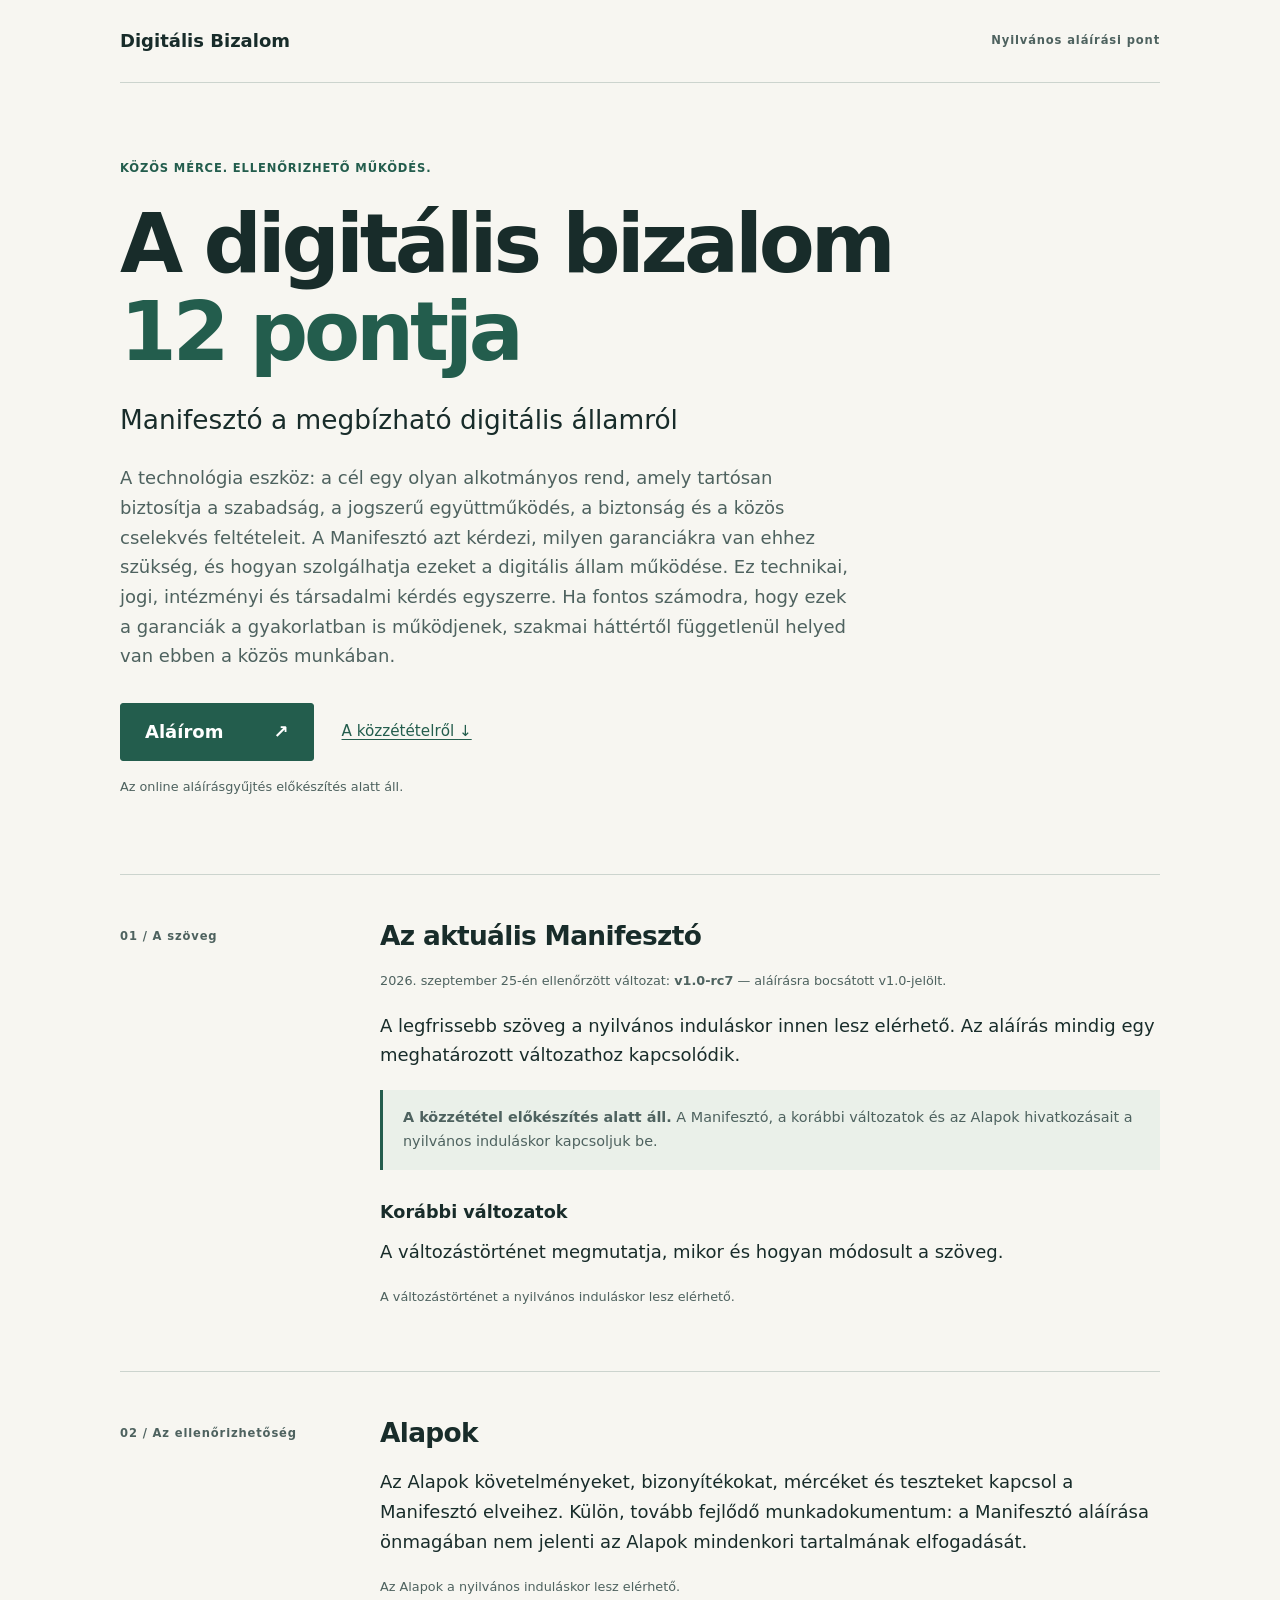
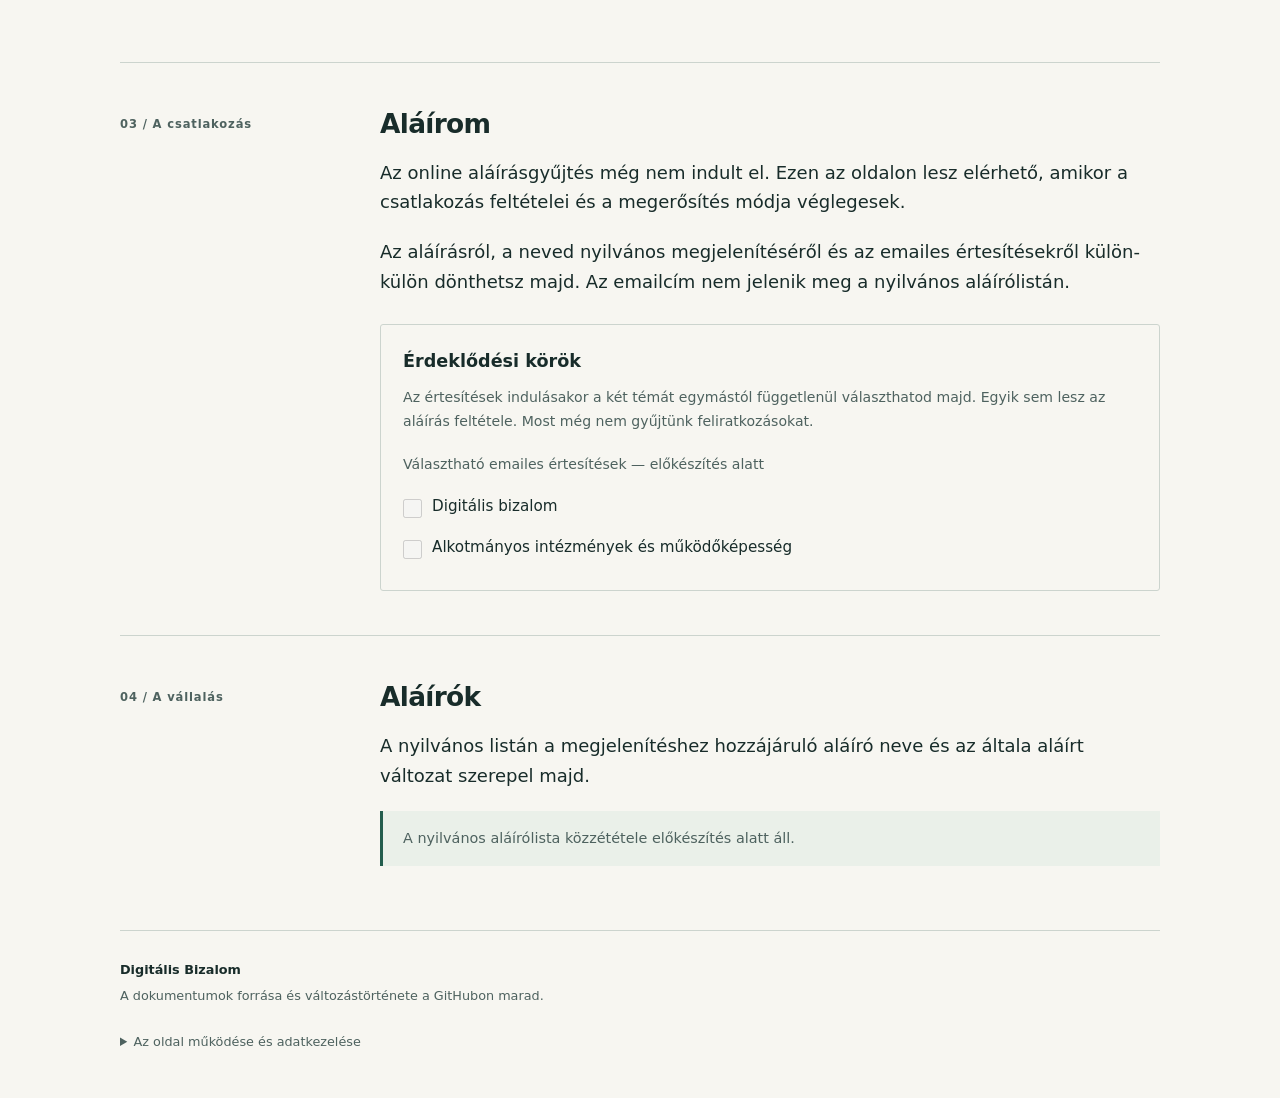
==== index.html @ a6b9ca7a "Update index.html" ====
<!doctype html>
<html lang="hu">
<head>
  <meta charset="utf-8">
  <meta name="viewport" content="width=device-width, initial-scale=1">
  <meta name="description" content="A digitális bizalom 12 pontja. Manifesztó a megbízható digitális államról: szöveg, változástörténet, Alapok és csatlakozás.">
  <meta name="referrer" content="no-referrer">
  <meta http-equiv="Content-Security-Policy" content="default-src 'none'; style-src 'self'; img-src 'self'; base-uri 'none'; form-action 'none'">
  <title>A digitális bizalom 12 pontja</title>
  <link rel="stylesheet" href="assets/style.css">
  <link rel="icon" href="assets/icon.svg" type="image/svg+xml">
</head>
<body>
  <a class="skip" href="#tartalom">Ugrás a tartalomra</a>
  <header class="masthead wrap">
    <a class="brand" href="#">Digitális Bizalom</a>
    <span class="edition">Nyilvános aláírási pont</span>
  </header>
  <main id="tartalom" class="wrap">
    <section class="hero" aria-labelledby="cim">
      <p class="eyebrow">Közös mérce. Ellenőrizhető működés.</p>
      <h1 id="cim">A digitális bizalom<br><span>12 pontja</span></h1>
      <p class="subtitle">Manifesztó a megbízható digitális államról</p>
      <p class="intro">A technológia eszköz: a cél egy olyan alkotmányos rend, amely tartósan biztosítja a szabadság, a jogszerű együttműködés, a biztonság és a közös cselekvés feltételeit. A Manifesztó azt kérdezi, milyen garanciákra van ehhez szükség, és hogyan szolgálhatja ezeket a digitális állam működése. Ez technikai, jogi, intézményi és társadalmi kérdés egyszerre. Ha fontos számodra, hogy ezek a garanciák a gyakorlatban is működjenek, szakmai háttértől függetlenül helyed van ebben a közös munkában.</p>
      <div class="actions"><a class="button" href="#csatlakozas">Aláírom <span aria-hidden="true">↗</span></a><a href="#manifeszto" class="secondary">A közzétételről <span aria-hidden="true">↓</span></a></div>
      <p class="small">Az online aláírásgyűjtés előkészítés alatt áll.</p>
    </section>

    <section id="manifeszto" class="section" aria-labelledby="szoveg-cim">
      <div class="section-label">01 / A szöveg</div>
      <div>
        <h2 id="szoveg-cim">Az aktuális Manifesztó</h2>
        <p class="small">2026. szeptember 25-én ellenőrzött változat: <strong>v1.0-rc7</strong> — aláírásra bocsátott v1.0-jelölt.</p>
        <p>A legfrissebb szöveg a nyilvános induláskor innen lesz elérhető. Az aláírás mindig egy meghatározott változathoz kapcsolódik.</p>
        <p class="notice"><strong>A közzététel előkészítés alatt áll.</strong> A Manifesztó, a korábbi változatok és az Alapok hivatkozásait a nyilvános induláskor kapcsoljuk be.</p>
        <h3>Korábbi változatok</h3>
        <p>A változástörténet megmutatja, mikor és hogyan módosult a szöveg.</p>
        <p class="small">A változástörténet a nyilvános induláskor lesz elérhető.</p>
      </div>
    </section>

    <section id="alapok" class="section" aria-labelledby="alapok-cim">
      <div class="section-label">02 / Az ellenőrizhetőség</div>
      <div>
        <h2 id="alapok-cim">Alapok</h2>
        <p>Az Alapok követelményeket, bizonyítékokat, mércéket és teszteket kapcsol a Manifesztó elveihez. Külön, tovább fejlődő munkadokumentum: a Manifesztó aláírása önmagában nem jelenti az Alapok mindenkori tartalmának elfogadását.</p>
        <p class="small">Az Alapok a nyilvános induláskor lesz elérhető.</p>
      </div>
    </section>

    <section id="csatlakozas" class="section" aria-labelledby="csatlakozas-cim">
      <div class="section-label">03 / A csatlakozás</div>
      <div>
        <h2 id="csatlakozas-cim">Aláírom</h2>
        <p>Az online aláírásgyűjtés még nem indult el. Ezen az oldalon lesz elérhető, amikor a csatlakozás feltételei és a megerősítés módja véglegesek.</p>
        <p>Az aláírásról, a neved nyilvános megjelenítéséről és az emailes értesítésekről külön-külön dönthetsz majd. Az emailcím nem jelenik meg a nyilvános aláírólistán.</p>

        <div class="interest-box">
          <h3>Érdeklődési körök</h3>
          <p id="interest-note">Az értesítések indulásakor a két témát egymástól függetlenül választhatod majd. Egyik sem lesz az aláírás feltétele. Most még nem gyűjtünk feliratkozásokat.</p>
          <fieldset disabled aria-describedby="interest-note">
            <legend>Választható emailes értesítések — előkészítés alatt</legend>
            <label><input type="checkbox" name="digitalis_bizalom_updates" value="yes"> <span>Digitális bizalom</span></label>
            <label><input type="checkbox" name="constitutional_institutions_updates" value="yes"> <span>Alkotmányos intézmények és működőképesség</span></label>
          </fieldset>
        </div>
      </div>
    </section>

    <section id="alairok" class="section" aria-labelledby="alairok-cim">
      <div class="section-label">04 / A vállalás</div>
      <div>
        <h2 id="alairok-cim">Aláírók</h2>
        <p>A nyilvános listán a megjelenítéshez hozzájáruló aláíró neve és az általa aláírt változat szerepel majd.</p>
        <!-- SIGNATORIES:START -->
        <p class="notice">A nyilvános aláírólista közzététele előkészítés alatt áll.</p>
        <!-- SIGNATORIES:END -->
      </div>
    </section>
  </main>
  <footer class="wrap footer">
    <p>Digitális Bizalom</p>
    <p>A dokumentumok forrása és változástörténete a GitHubon marad.</p>
    <details><summary>Az oldal működése és adatkezelése</summary><p>Ez a statikus oldal nem használ analitikát, követőkódot, sütit vagy böngészőbeli adattárolást, és nem fogad aláírást vagy emailcímet. A tárhelyszolgáltató a működéshez és biztonsághoz kapcsolódó technikai adatokat kezelhet. GitHub Pages tárhely esetén a GitHub a látogatók IP-címét biztonsági célból naplózza. Részletek: <a href="https://docs.github.com/en/site-policy/privacy-policies/github-general-privacy-statement">GitHub adatkezelési tájékoztató</a>.</p><p>Az aláírásgyűjtés indulásakor az adatkezelő, a kapcsolattartás, a megőrzés és a hozzájárulások visszavonásának részletei külön tájékoztatóban jelennek meg.</p></details>
  </footer>
</body>
</html>
---- assets/style.css ----
:root{color-scheme:light;--paper:#f7f6f1;--ink:#182c2a;--muted:#4e625f;--accent:#235d4d;--line:#ccd4ce;--wash:#eaf0e9}
*{box-sizing:border-box}html{scroll-behavior:auto;scroll-padding-top:1rem}body{margin:0;background:var(--paper);color:var(--ink);font:18px/1.65 system-ui,-apple-system,BlinkMacSystemFont,"Segoe UI",sans-serif}a{color:var(--accent);text-underline-offset:.22em;text-decoration-thickness:1px}a:hover{text-decoration-thickness:2px}a:focus-visible,summary:focus-visible{outline:3px solid #966325;outline-offset:6px}.wrap{width:min(1040px,calc(100% - 64px));margin-inline:auto}.masthead{display:flex;justify-content:space-between;gap:1rem;align-items:center;padding-block:26px;border-bottom:1px solid var(--line)}.brand{text-decoration:none;font-weight:750;color:var(--ink)}.edition,.eyebrow,.section-label{font-size:.72rem;letter-spacing:.075em;font-weight:650}.edition,.section-label{color:var(--muted)}.hero{padding:76px 0 64px;max-width:850px}.eyebrow{color:var(--accent);margin:0 0 22px;text-transform:uppercase}h1{font-size:clamp(2.7rem,6.7vw,5.1rem);font-weight:650;line-height:1.08;letter-spacing:-.05em;margin:0 0 25px}h1 span{color:var(--accent)}.subtitle{font-family:inherit;font-size:clamp(1.25rem,2.8vw,1.65rem);line-height:1.45;margin:0 0 24px}.intro{max-width:735px;color:var(--muted);margin:0}.actions{display:flex;align-items:center;flex-wrap:wrap;gap:20px 28px;margin-top:32px}.button{display:inline-flex;justify-content:space-between;align-items:center;gap:50px;background:var(--accent);color:white;border:1px solid var(--accent);padding:13px 24px;min-height:52px;font-weight:650;text-decoration:none;border-radius:3px}.button:hover{background:var(--ink)}.secondary{font-size:.95rem}.small{font-size:.8rem;color:var(--muted);margin-top:15px}.section{display:grid;grid-template-columns:225px minmax(0,1fr);gap:35px;padding-block:44px;border-top:1px solid var(--line)}.section-label{padding-top:8px}.section p{margin:0 0 20px}h2{font-size:1.65rem;letter-spacing:-.025em;line-height:1.25;margin:0 0 18px;font-weight:650}h3{font-size:1.1rem;margin:28px 0 10px}.text-link{font-weight:650}.notice{padding:16px 20px;background:var(--wash);border-left:3px solid var(--accent);font-size:.9rem;color:var(--muted)}.interest-box{border:1px solid var(--line);border-radius:3px;padding:22px;margin-top:28px}.interest-box h3{margin-top:0}.interest-box p,legend{font-size:.88rem;color:var(--muted)}fieldset{border:0;padding:0;margin:0}legend{padding:0 0 10px}label{display:flex;align-items:flex-start;gap:10px;padding:8px 0;font-size:.95rem}input[type=checkbox]{flex-shrink:0;width:19px;height:19px;margin:5px 0 0;accent-color:var(--accent)}table{border-collapse:collapse;width:100%;font-size:.95rem}th,td{text-align:left;padding:12px 10px;border-bottom:1px solid var(--line);overflow-wrap:anywhere}caption{text-align:left;font-size:.85rem;color:var(--muted);margin-bottom:12px}.footer{border-top:1px solid var(--line);padding-block:28px 40px;color:var(--muted);font-size:.8rem}.footer>p{margin:0 0 5px}.footer>p:first-child{color:var(--ink);font-weight:650}details{margin-top:18px;max-width:760px}summary{cursor:pointer;padding-block:6px}.skip{position:absolute;top:0;left:24px;padding:12px;background:var(--ink);color:white;transform:translateY(-150%)}.skip:focus{transform:translateY(0)}
@media(max-width:650px){body{font-size:17px}.wrap{width:calc(100% - 40px)}.masthead{padding-block:20px}.edition{display:none}.hero{padding:48px 0 40px}.section{grid-template-columns:1fr;gap:16px;padding-block:32px}.section-label{padding:0}.interest-box{padding:18px}.button{gap:34px}.actions{gap:18px}.secondary{padding-block:8px}}
@media print{body{background:white;color:black;font-size:11pt}.wrap{width:100%}.hero{padding-block:20px}.section{padding-block:20px;break-inside:avoid}.skip,.actions,fieldset{display:none}.footer{padding-bottom:0}a{color:black}.notice{background:white}}
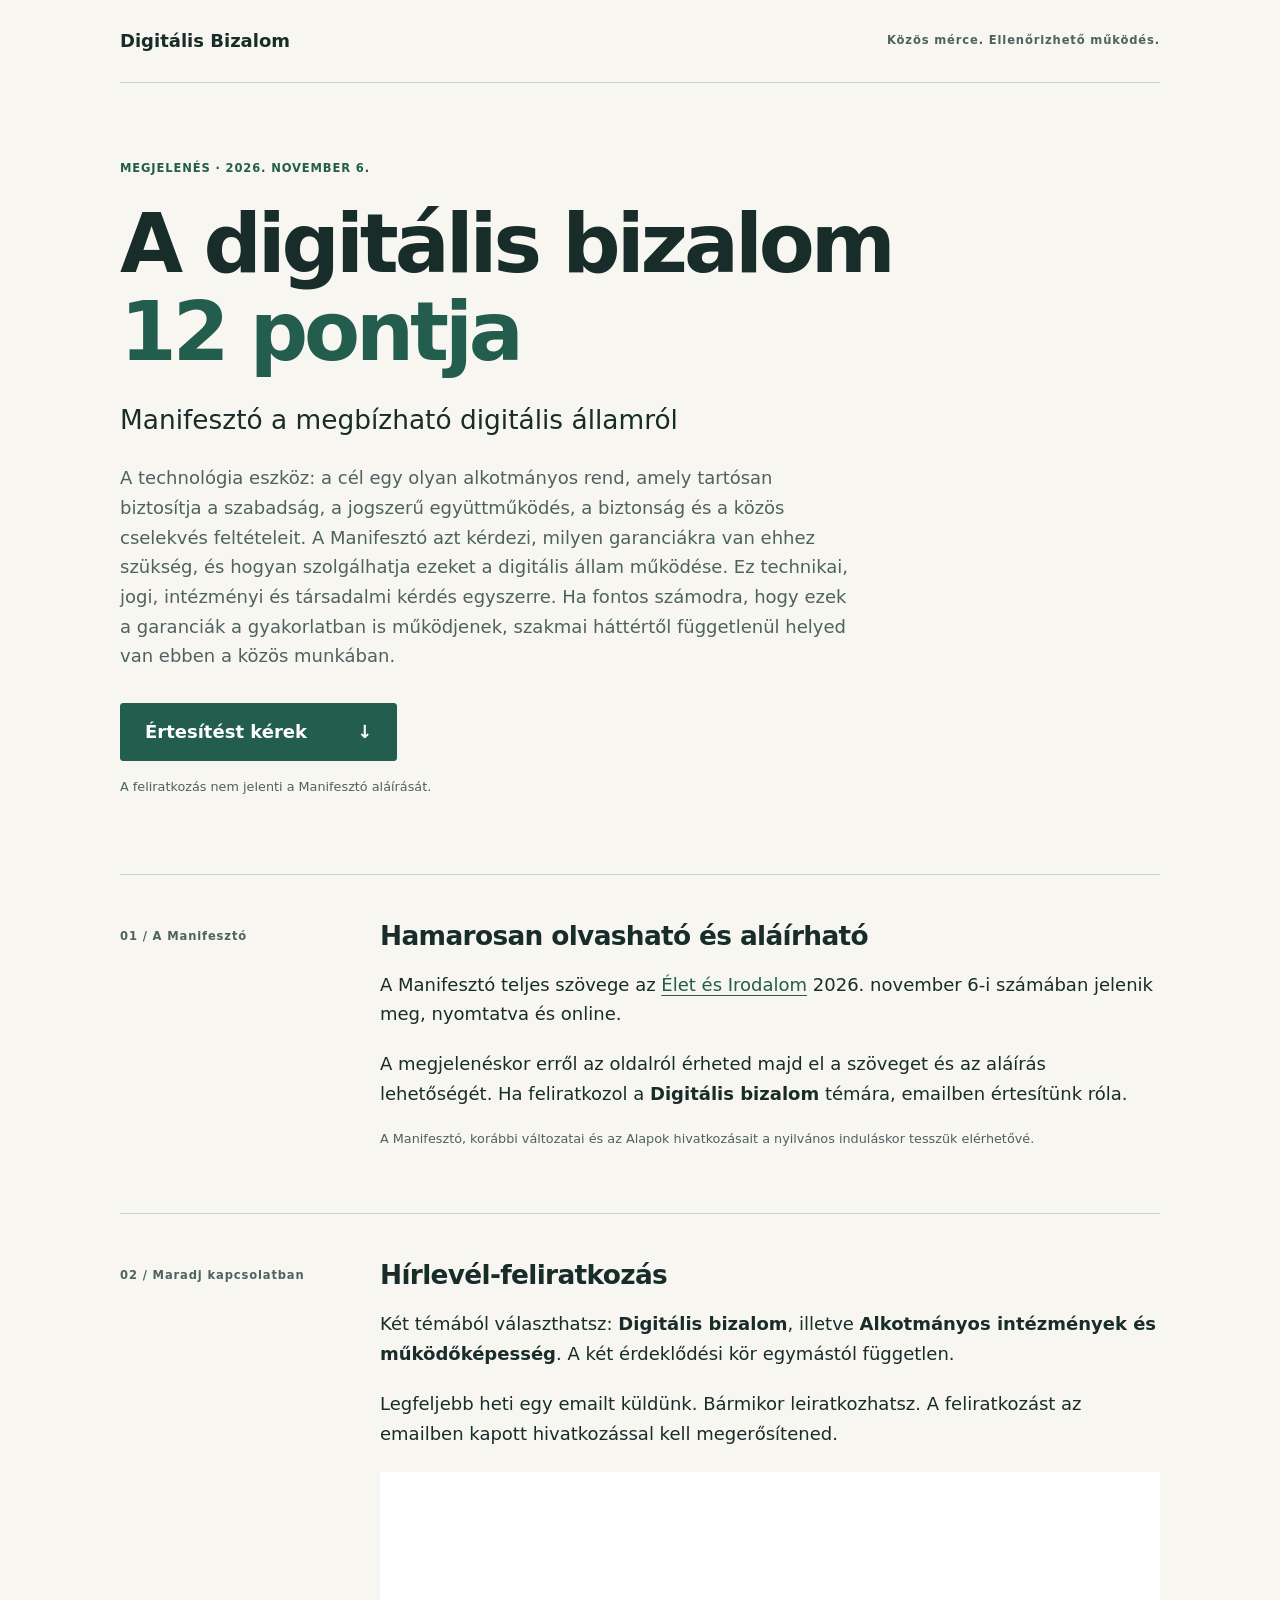
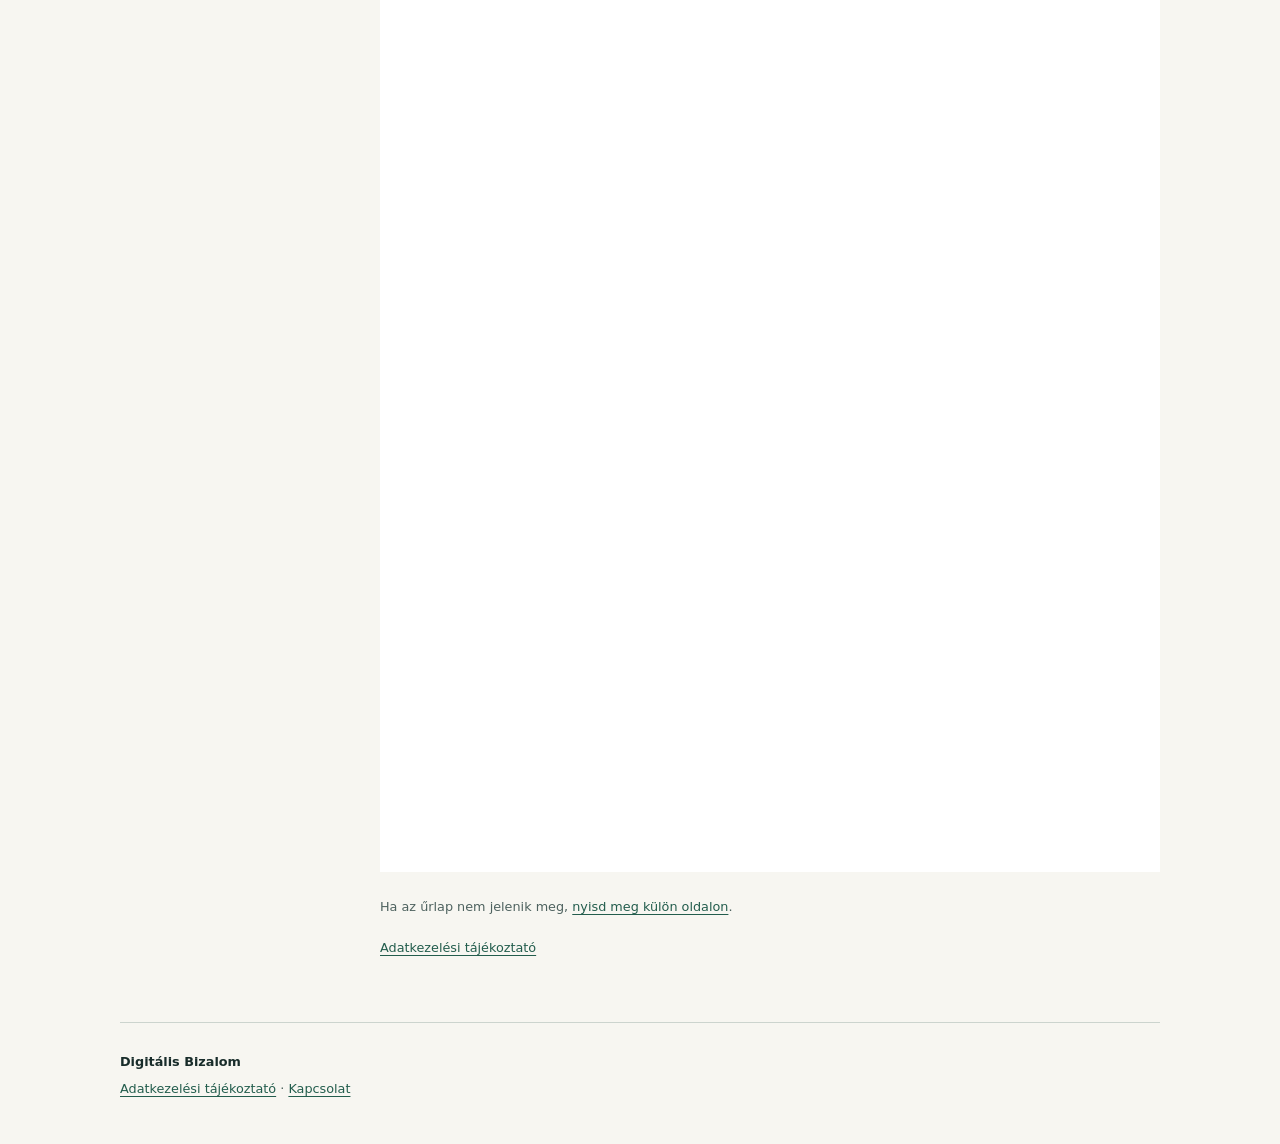
==== commit 316a3d32: "Új feliratkozós oldal" ====
--- a/index.html
+++ b/index.html
@@ -1,87 +1,9 @@
 <!doctype html>
-<html lang="hu">
-<head>
-  <meta charset="utf-8">
-  <meta name="viewport" content="width=device-width, initial-scale=1">
-  <meta name="description" content="A digitális bizalom 12 pontja. Manifesztó a megbízható digitális államról: szöveg, változástörténet, Alapok és csatlakozás.">
-  <meta name="referrer" content="no-referrer">
-  <meta http-equiv="Content-Security-Policy" content="default-src 'none'; style-src 'self'; img-src 'self'; base-uri 'none'; form-action 'none'">
-  <title>A digitális bizalom 12 pontja</title>
-  <link rel="stylesheet" href="assets/style.css">
-  <link rel="icon" href="assets/icon.svg" type="image/svg+xml">
-</head>
-<body>
-  <a class="skip" href="#tartalom">Ugrás a tartalomra</a>
-  <header class="masthead wrap">
-    <a class="brand" href="#">Digitális Bizalom</a>
-    <span class="edition">Nyilvános aláírási pont</span>
-  </header>
-  <main id="tartalom" class="wrap">
-    <section class="hero" aria-labelledby="cim">
-      <p class="eyebrow">Közös mérce. Ellenőrizhető működés.</p>
-      <h1 id="cim">A digitális bizalom<br><span>12 pontja</span></h1>
-      <p class="subtitle">Manifesztó a megbízható digitális államról</p>
-      <p class="intro">A technológia eszköz: a cél egy olyan alkotmányos rend, amely tartósan biztosítja a szabadság, a jogszerű együttműködés, a biztonság és a közös cselekvés feltételeit. A Manifesztó azt kérdezi, milyen garanciákra van ehhez szükség, és hogyan szolgálhatja ezeket a digitális állam működése. Ez technikai, jogi, intézményi és társadalmi kérdés egyszerre. Ha fontos számodra, hogy ezek a garanciák a gyakorlatban is működjenek, szakmai háttértől függetlenül helyed van ebben a közös munkában.</p>
-      <div class="actions"><a class="button" href="#csatlakozas">Aláírom <span aria-hidden="true">↗</span></a><a href="#manifeszto" class="secondary">A közzétételről <span aria-hidden="true">↓</span></a></div>
-      <p class="small">Az online aláírásgyűjtés előkészítés alatt áll.</p>
-    </section>
-
-    <section id="manifeszto" class="section" aria-labelledby="szoveg-cim">
-      <div class="section-label">01 / A szöveg</div>
-      <div>
-        <h2 id="szoveg-cim">Az aktuális Manifesztó</h2>
-        <p class="small">2026. szeptember 25-én ellenőrzött változat: <strong>v1.0-rc7</strong> — aláírásra bocsátott v1.0-jelölt.</p>
-        <p>A legfrissebb szöveg a nyilvános induláskor innen lesz elérhető. Az aláírás mindig egy meghatározott változathoz kapcsolódik.</p>
-        <p class="notice"><strong>A közzététel előkészítés alatt áll.</strong> A Manifesztó, a korábbi változatok és az Alapok hivatkozásait a nyilvános induláskor kapcsoljuk be.</p>
-        <h3>Korábbi változatok</h3>
-        <p>A változástörténet megmutatja, mikor és hogyan módosult a szöveg.</p>
-        <p class="small">A változástörténet a nyilvános induláskor lesz elérhető.</p>
-      </div>
-    </section>
-
-    <section id="alapok" class="section" aria-labelledby="alapok-cim">
-      <div class="section-label">02 / Az ellenőrizhetőség</div>
-      <div>
-        <h2 id="alapok-cim">Alapok</h2>
-        <p>Az Alapok követelményeket, bizonyítékokat, mércéket és teszteket kapcsol a Manifesztó elveihez. Külön, tovább fejlődő munkadokumentum: a Manifesztó aláírása önmagában nem jelenti az Alapok mindenkori tartalmának elfogadását.</p>
-        <p class="small">Az Alapok a nyilvános induláskor lesz elérhető.</p>
-      </div>
-    </section>
-
-    <section id="csatlakozas" class="section" aria-labelledby="csatlakozas-cim">
-      <div class="section-label">03 / A csatlakozás</div>
-      <div>
-        <h2 id="csatlakozas-cim">Aláírom</h2>
-        <p>Az online aláírásgyűjtés még nem indult el. Ezen az oldalon lesz elérhető, amikor a csatlakozás feltételei és a megerősítés módja véglegesek.</p>
-        <p>Az aláírásról, a neved nyilvános megjelenítéséről és az emailes értesítésekről külön-külön dönthetsz majd. Az emailcím nem jelenik meg a nyilvános aláírólistán.</p>
-
-        <div class="interest-box">
-          <h3>Érdeklődési körök</h3>
-          <p id="interest-note">Az értesítések indulásakor a két témát egymástól függetlenül választhatod majd. Egyik sem lesz az aláírás feltétele. Most még nem gyűjtünk feliratkozásokat.</p>
-          <fieldset disabled aria-describedby="interest-note">
-            <legend>Választható emailes értesítések — előkészítés alatt</legend>
-            <label><input type="checkbox" name="digitalis_bizalom_updates" value="yes"> <span>Digitális bizalom</span></label>
-            <label><input type="checkbox" name="constitutional_institutions_updates" value="yes"> <span>Alkotmányos intézmények és működőképesség</span></label>
-          </fieldset>
-        </div>
-      </div>
-    </section>
-
-    <section id="alairok" class="section" aria-labelledby="alairok-cim">
-      <div class="section-label">04 / A vállalás</div>
-      <div>
-        <h2 id="alairok-cim">Aláírók</h2>
-        <p>A nyilvános listán a megjelenítéshez hozzájáruló aláíró neve és az általa aláírt változat szerepel majd.</p>
-        <!-- SIGNATORIES:START -->
-        <p class="notice">A nyilvános aláírólista közzététele előkészítés alatt áll.</p>
-        <!-- SIGNATORIES:END -->
-      </div>
-    </section>
-  </main>
-  <footer class="wrap footer">
-    <p>Digitális Bizalom</p>
-    <p>A dokumentumok forrása és változástörténete a GitHubon marad.</p>
-    <details><summary>Az oldal működése és adatkezelése</summary><p>Ez a statikus oldal nem használ analitikát, követőkódot, sütit vagy böngészőbeli adattárolást, és nem fogad aláírást vagy emailcímet. A tárhelyszolgáltató a működéshez és biztonsághoz kapcsolódó technikai adatokat kezelhet. GitHub Pages tárhely esetén a GitHub a látogatók IP-címét biztonsági célból naplózza. Részletek: <a href="https://docs.github.com/en/site-policy/privacy-policies/github-general-privacy-statement">GitHub adatkezelési tájékoztató</a>.</p><p>Az aláírásgyűjtés indulásakor az adatkezelő, a kapcsolattartás, a megőrzés és a hozzájárulások visszavonásának részletei külön tájékoztatóban jelennek meg.</p></details>
-  </footer>
-</body>
-</html>
+<html lang="hu"><head><meta charset="utf-8"><meta name="viewport" content="width=device-width, initial-scale=1">
+<title>A digitális bizalom 12 pontja</title><meta name="description" content="Manifesztó a megbízható digitális államról. Megjelenés: 2026. november 6. Feliratkozás hírekre és a megjelenési értesítésre.">
+<meta name="referrer" content="no-referrer"><meta http-equiv="Content-Security-Policy" content="default-src 'none'; style-src 'self'; img-src 'self'; frame-src https://0edb92d4.sibforms.com; base-uri 'none'; form-action 'none'">
+<link rel="stylesheet" href="assets/style.css"><link rel="icon" href="assets/icon.svg" type="image/svg+xml"></head>
+<body><a class="skip" href="#tartalom">Ugrás a tartalomra</a><header class="masthead wrap"><a class="brand" href="./">Digitális Bizalom</a><span class="edition">Közös mérce. Ellenőrizhető működés.</span></header>
+<main id="tartalom" class="wrap"><section class="hero" aria-labelledby="cim"><p class="eyebrow">Megjelenés · 2026. november 6.</p><h1 id="cim">A digitális bizalom<br><span>12 pontja</span></h1><p class="subtitle">Manifesztó a megbízható digitális államról</p><p class="intro">A technológia eszköz: a cél egy olyan alkotmányos rend, amely tartósan biztosítja a szabadság, a jogszerű együttműködés, a biztonság és a közös cselekvés feltételeit. A Manifesztó azt kérdezi, milyen garanciákra van ehhez szükség, és hogyan szolgálhatja ezeket a digitális állam működése. Ez technikai, jogi, intézményi és társadalmi kérdés egyszerre. Ha fontos számodra, hogy ezek a garanciák a gyakorlatban is működjenek, szakmai háttértől függetlenül helyed van ebben a közös munkában.</p><div class="actions"><a class="button" href="#hirlevel">Értesítést kérek <span aria-hidden="true">↓</span></a></div><p class="small">A feliratkozás nem jelenti a Manifesztó aláírását.</p></section>
+<section class="section" aria-labelledby="megjelenes"><div class="section-label">01 / A Manifesztó</div><div><h2 id="megjelenes">Hamarosan olvasható és aláírható</h2><p>A Manifesztó teljes szövege az <a href="https://www.es.hu/">Élet és Irodalom</a> 2026. november 6-i számában jelenik meg, nyomtatva és online.</p><p>A megjelenéskor erről az oldalról érheted majd el a szöveget és az aláírás lehetőségét. Ha feliratkozol a <strong>Digitális bizalom</strong> témára, emailben értesítünk róla.</p><p class="small">A Manifesztó, korábbi változatai és az Alapok hivatkozásait a nyilvános induláskor tesszük elérhetővé.</p></div></section>
+<section id="hirlevel" class="section" aria-labelledby="hirlevel-cim"><div class="section-label">02 / Maradj kapcsolatban</div><div><h2 id="hirlevel-cim">Hírlevél-feliratkozás</h2><p>Két témából választhatsz: <strong>Digitális bizalom</strong>, illetve <strong>Alkotmányos intézmények és működőképesség</strong>. A két érdeklődési kör egymástól független.</p><p>Legfeljebb heti egy emailt küldünk. Bármikor leiratkozhatsz. A feliratkozást az emailben kapott hivatkozással kell megerősítened.</p><iframe class="signup-frame" width="540" height="1000" src="https://0edb92d4.sibforms.com/v2/serve/[base64]" title="Feliratkozás a Digitális Bizalom hírleveleire" referrerpolicy="no-referrer"></iframe><p class="small">Ha az űrlap nem jelenik meg, <a href="https://0edb92d4.sibforms.com/v2/serve/[base64]" target="_blank" rel="noopener noreferrer">nyisd meg külön oldalon</a>.</p><p class="small"><a href="adatkezeles/">Adatkezelési tájékoztató</a></p></div></section></main><footer class="wrap footer"><p>Digitális Bizalom</p><p><a href="adatkezeles/">Adatkezelési tájékoztató</a> · <a href="mailto:digitalis-bizalom@alkotmany.org">Kapcsolat</a></p></footer></body></html>
--- a/assets/style.css
+++ b/assets/style.css
@@ -2,3 +2,5 @@
 *{box-sizing:border-box}html{scroll-behavior:auto;scroll-padding-top:1rem}body{margin:0;background:var(--paper);color:var(--ink);font:18px/1.65 system-ui,-apple-system,BlinkMacSystemFont,"Segoe UI",sans-serif}a{color:var(--accent);text-underline-offset:.22em;text-decoration-thickness:1px}a:hover{text-decoration-thickness:2px}a:focus-visible,summary:focus-visible{outline:3px solid #966325;outline-offset:6px}.wrap{width:min(1040px,calc(100% - 64px));margin-inline:auto}.masthead{display:flex;justify-content:space-between;gap:1rem;align-items:center;padding-block:26px;border-bottom:1px solid var(--line)}.brand{text-decoration:none;font-weight:750;color:var(--ink)}.edition,.eyebrow,.section-label{font-size:.72rem;letter-spacing:.075em;font-weight:650}.edition,.section-label{color:var(--muted)}.hero{padding:76px 0 64px;max-width:850px}.eyebrow{color:var(--accent);margin:0 0 22px;text-transform:uppercase}h1{font-size:clamp(2.7rem,6.7vw,5.1rem);font-weight:650;line-height:1.08;letter-spacing:-.05em;margin:0 0 25px}h1 span{color:var(--accent)}.subtitle{font-family:inherit;font-size:clamp(1.25rem,2.8vw,1.65rem);line-height:1.45;margin:0 0 24px}.intro{max-width:735px;color:var(--muted);margin:0}.actions{display:flex;align-items:center;flex-wrap:wrap;gap:20px 28px;margin-top:32px}.button{display:inline-flex;justify-content:space-between;align-items:center;gap:50px;background:var(--accent);color:white;border:1px solid var(--accent);padding:13px 24px;min-height:52px;font-weight:650;text-decoration:none;border-radius:3px}.button:hover{background:var(--ink)}.secondary{font-size:.95rem}.small{font-size:.8rem;color:var(--muted);margin-top:15px}.section{display:grid;grid-template-columns:225px minmax(0,1fr);gap:35px;padding-block:44px;border-top:1px solid var(--line)}.section-label{padding-top:8px}.section p{margin:0 0 20px}h2{font-size:1.65rem;letter-spacing:-.025em;line-height:1.25;margin:0 0 18px;font-weight:650}h3{font-size:1.1rem;margin:28px 0 10px}.text-link{font-weight:650}.notice{padding:16px 20px;background:var(--wash);border-left:3px solid var(--accent);font-size:.9rem;color:var(--muted)}.interest-box{border:1px solid var(--line);border-radius:3px;padding:22px;margin-top:28px}.interest-box h3{margin-top:0}.interest-box p,legend{font-size:.88rem;color:var(--muted)}fieldset{border:0;padding:0;margin:0}legend{padding:0 0 10px}label{display:flex;align-items:flex-start;gap:10px;padding:8px 0;font-size:.95rem}input[type=checkbox]{flex-shrink:0;width:19px;height:19px;margin:5px 0 0;accent-color:var(--accent)}table{border-collapse:collapse;width:100%;font-size:.95rem}th,td{text-align:left;padding:12px 10px;border-bottom:1px solid var(--line);overflow-wrap:anywhere}caption{text-align:left;font-size:.85rem;color:var(--muted);margin-bottom:12px}.footer{border-top:1px solid var(--line);padding-block:28px 40px;color:var(--muted);font-size:.8rem}.footer>p{margin:0 0 5px}.footer>p:first-child{color:var(--ink);font-weight:650}details{margin-top:18px;max-width:760px}summary{cursor:pointer;padding-block:6px}.skip{position:absolute;top:0;left:24px;padding:12px;background:var(--ink);color:white;transform:translateY(-150%)}.skip:focus{transform:translateY(0)}
 @media(max-width:650px){body{font-size:17px}.wrap{width:calc(100% - 40px)}.masthead{padding-block:20px}.edition{display:none}.hero{padding:48px 0 40px}.section{grid-template-columns:1fr;gap:16px;padding-block:32px}.section-label{padding:0}.interest-box{padding:18px}.button{gap:34px}.actions{gap:18px}.secondary{padding-block:8px}}
 @media print{body{background:white;color:black;font-size:11pt}.wrap{width:100%}.hero{padding-block:20px}.section{padding-block:20px;break-inside:avoid}.skip,.actions,fieldset{display:none}.footer{padding-bottom:0}a{color:black}.notice{background:white}}
+
+.signup-frame{display:block;width:100%;max-width:100%;height:1000px;border:0;background:white;margin:24px auto}.legal{max-width:780px;padding:56px 0}.legal h1{font-size:clamp(2rem,5vw,3.3rem)}.legal h2{margin-top:40px}.legal p{overflow-wrap:anywhere}@media(max-width:650px){.signup-frame{height:1200px}.legal{padding:36px 0}}
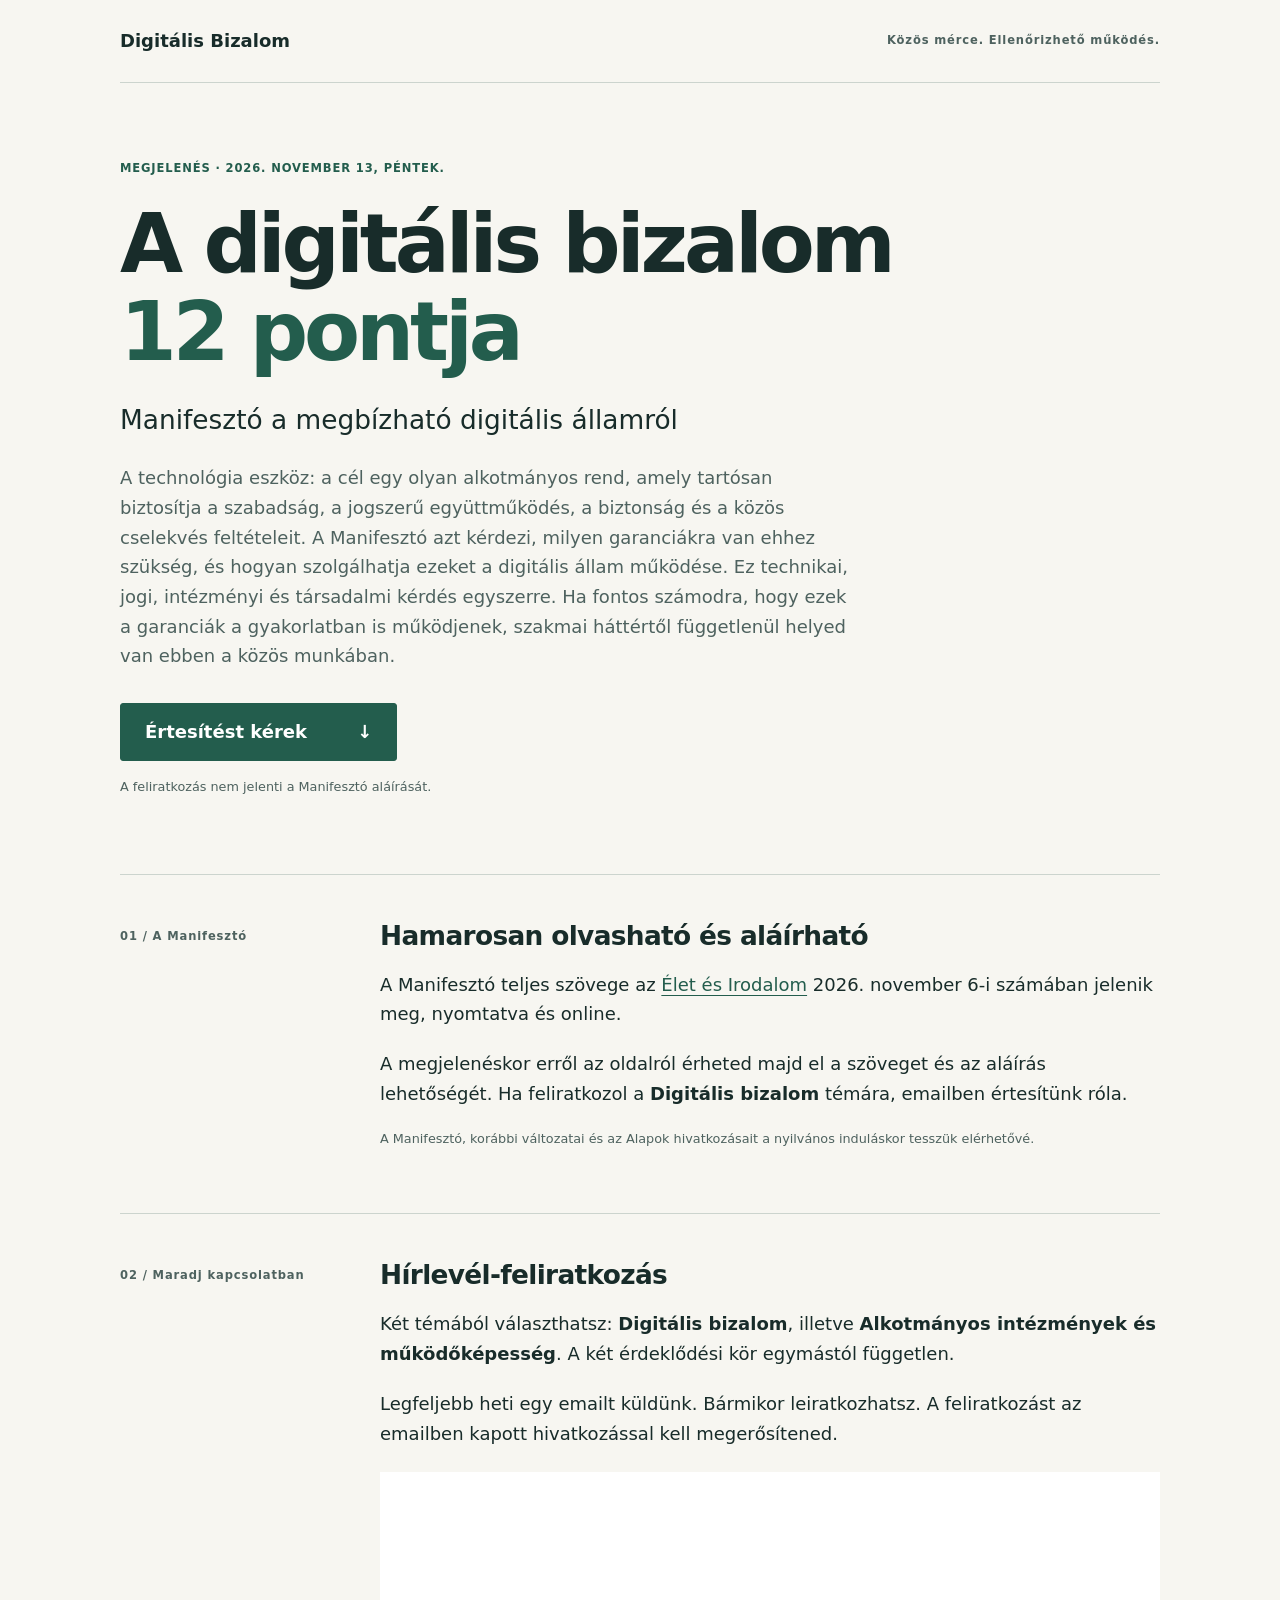
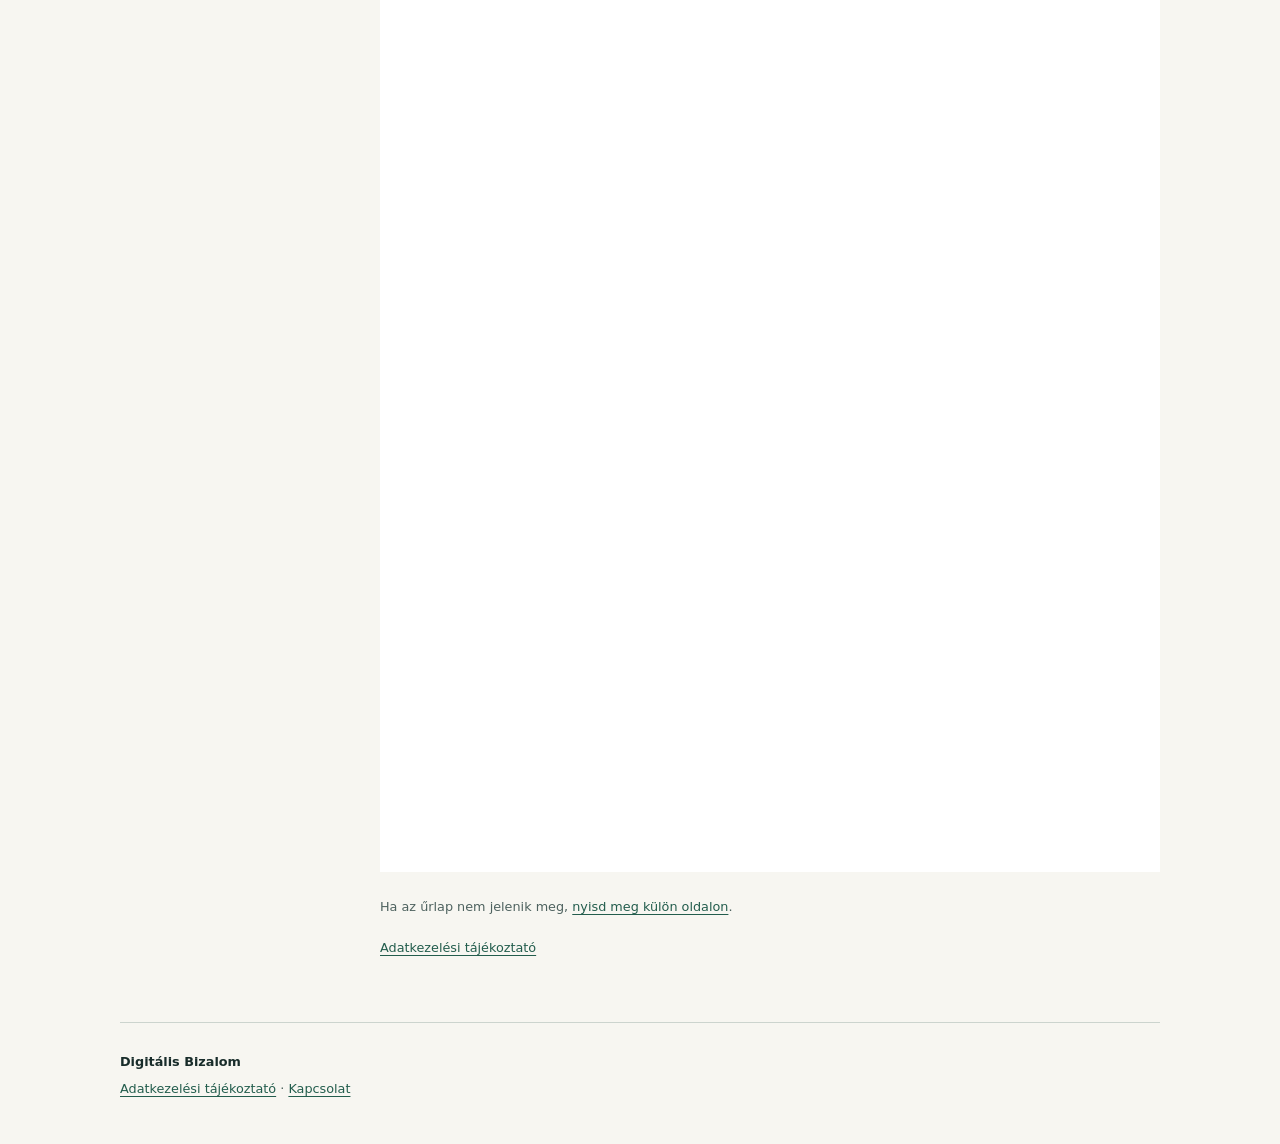
==== commit f2609a32: "Update index.html" ====
--- a/index.html
+++ b/index.html
@@ -4,6 +4,6 @@
 <meta name="referrer" content="no-referrer"><meta http-equiv="Content-Security-Policy" content="default-src 'none'; style-src 'self'; img-src 'self'; frame-src https://0edb92d4.sibforms.com; base-uri 'none'; form-action 'none'">
 <link rel="stylesheet" href="assets/style.css"><link rel="icon" href="assets/icon.svg" type="image/svg+xml"></head>
 <body><a class="skip" href="#tartalom">Ugrás a tartalomra</a><header class="masthead wrap"><a class="brand" href="./">Digitális Bizalom</a><span class="edition">Közös mérce. Ellenőrizhető működés.</span></header>
-<main id="tartalom" class="wrap"><section class="hero" aria-labelledby="cim"><p class="eyebrow">Megjelenés · 2026. november 6.</p><h1 id="cim">A digitális bizalom<br><span>12 pontja</span></h1><p class="subtitle">Manifesztó a megbízható digitális államról</p><p class="intro">A technológia eszköz: a cél egy olyan alkotmányos rend, amely tartósan biztosítja a szabadság, a jogszerű együttműködés, a biztonság és a közös cselekvés feltételeit. A Manifesztó azt kérdezi, milyen garanciákra van ehhez szükség, és hogyan szolgálhatja ezeket a digitális állam működése. Ez technikai, jogi, intézményi és társadalmi kérdés egyszerre. Ha fontos számodra, hogy ezek a garanciák a gyakorlatban is működjenek, szakmai háttértől függetlenül helyed van ebben a közös munkában.</p><div class="actions"><a class="button" href="#hirlevel">Értesítést kérek <span aria-hidden="true">↓</span></a></div><p class="small">A feliratkozás nem jelenti a Manifesztó aláírását.</p></section>
+<main id="tartalom" class="wrap"><section class="hero" aria-labelledby="cim"><p class="eyebrow">Megjelenés · 2026. november 13, péntek.</p><h1 id="cim">A digitális bizalom<br><span>12 pontja</span></h1><p class="subtitle">Manifesztó a megbízható digitális államról</p><p class="intro">A technológia eszköz: a cél egy olyan alkotmányos rend, amely tartósan biztosítja a szabadság, a jogszerű együttműködés, a biztonság és a közös cselekvés feltételeit. A Manifesztó azt kérdezi, milyen garanciákra van ehhez szükség, és hogyan szolgálhatja ezeket a digitális állam működése. Ez technikai, jogi, intézményi és társadalmi kérdés egyszerre. Ha fontos számodra, hogy ezek a garanciák a gyakorlatban is működjenek, szakmai háttértől függetlenül helyed van ebben a közös munkában.</p><div class="actions"><a class="button" href="#hirlevel">Értesítést kérek <span aria-hidden="true">↓</span></a></div><p class="small">A feliratkozás nem jelenti a Manifesztó aláírását.</p></section>
 <section class="section" aria-labelledby="megjelenes"><div class="section-label">01 / A Manifesztó</div><div><h2 id="megjelenes">Hamarosan olvasható és aláírható</h2><p>A Manifesztó teljes szövege az <a href="https://www.es.hu/">Élet és Irodalom</a> 2026. november 6-i számában jelenik meg, nyomtatva és online.</p><p>A megjelenéskor erről az oldalról érheted majd el a szöveget és az aláírás lehetőségét. Ha feliratkozol a <strong>Digitális bizalom</strong> témára, emailben értesítünk róla.</p><p class="small">A Manifesztó, korábbi változatai és az Alapok hivatkozásait a nyilvános induláskor tesszük elérhetővé.</p></div></section>
 <section id="hirlevel" class="section" aria-labelledby="hirlevel-cim"><div class="section-label">02 / Maradj kapcsolatban</div><div><h2 id="hirlevel-cim">Hírlevél-feliratkozás</h2><p>Két témából választhatsz: <strong>Digitális bizalom</strong>, illetve <strong>Alkotmányos intézmények és működőképesség</strong>. A két érdeklődési kör egymástól független.</p><p>Legfeljebb heti egy emailt küldünk. Bármikor leiratkozhatsz. A feliratkozást az emailben kapott hivatkozással kell megerősítened.</p><iframe class="signup-frame" width="540" height="1000" src="https://0edb92d4.sibforms.com/v2/serve/[base64]" title="Feliratkozás a Digitális Bizalom hírleveleire" referrerpolicy="no-referrer"></iframe><p class="small">Ha az űrlap nem jelenik meg, <a href="https://0edb92d4.sibforms.com/v2/serve/[base64]" target="_blank" rel="noopener noreferrer">nyisd meg külön oldalon</a>.</p><p class="small"><a href="adatkezeles/">Adatkezelési tájékoztató</a></p></div></section></main><footer class="wrap footer"><p>Digitális Bizalom</p><p><a href="adatkezeles/">Adatkezelési tájékoztató</a> · <a href="mailto:digitalis-bizalom@alkotmany.org">Kapcsolat</a></p></footer></body></html>
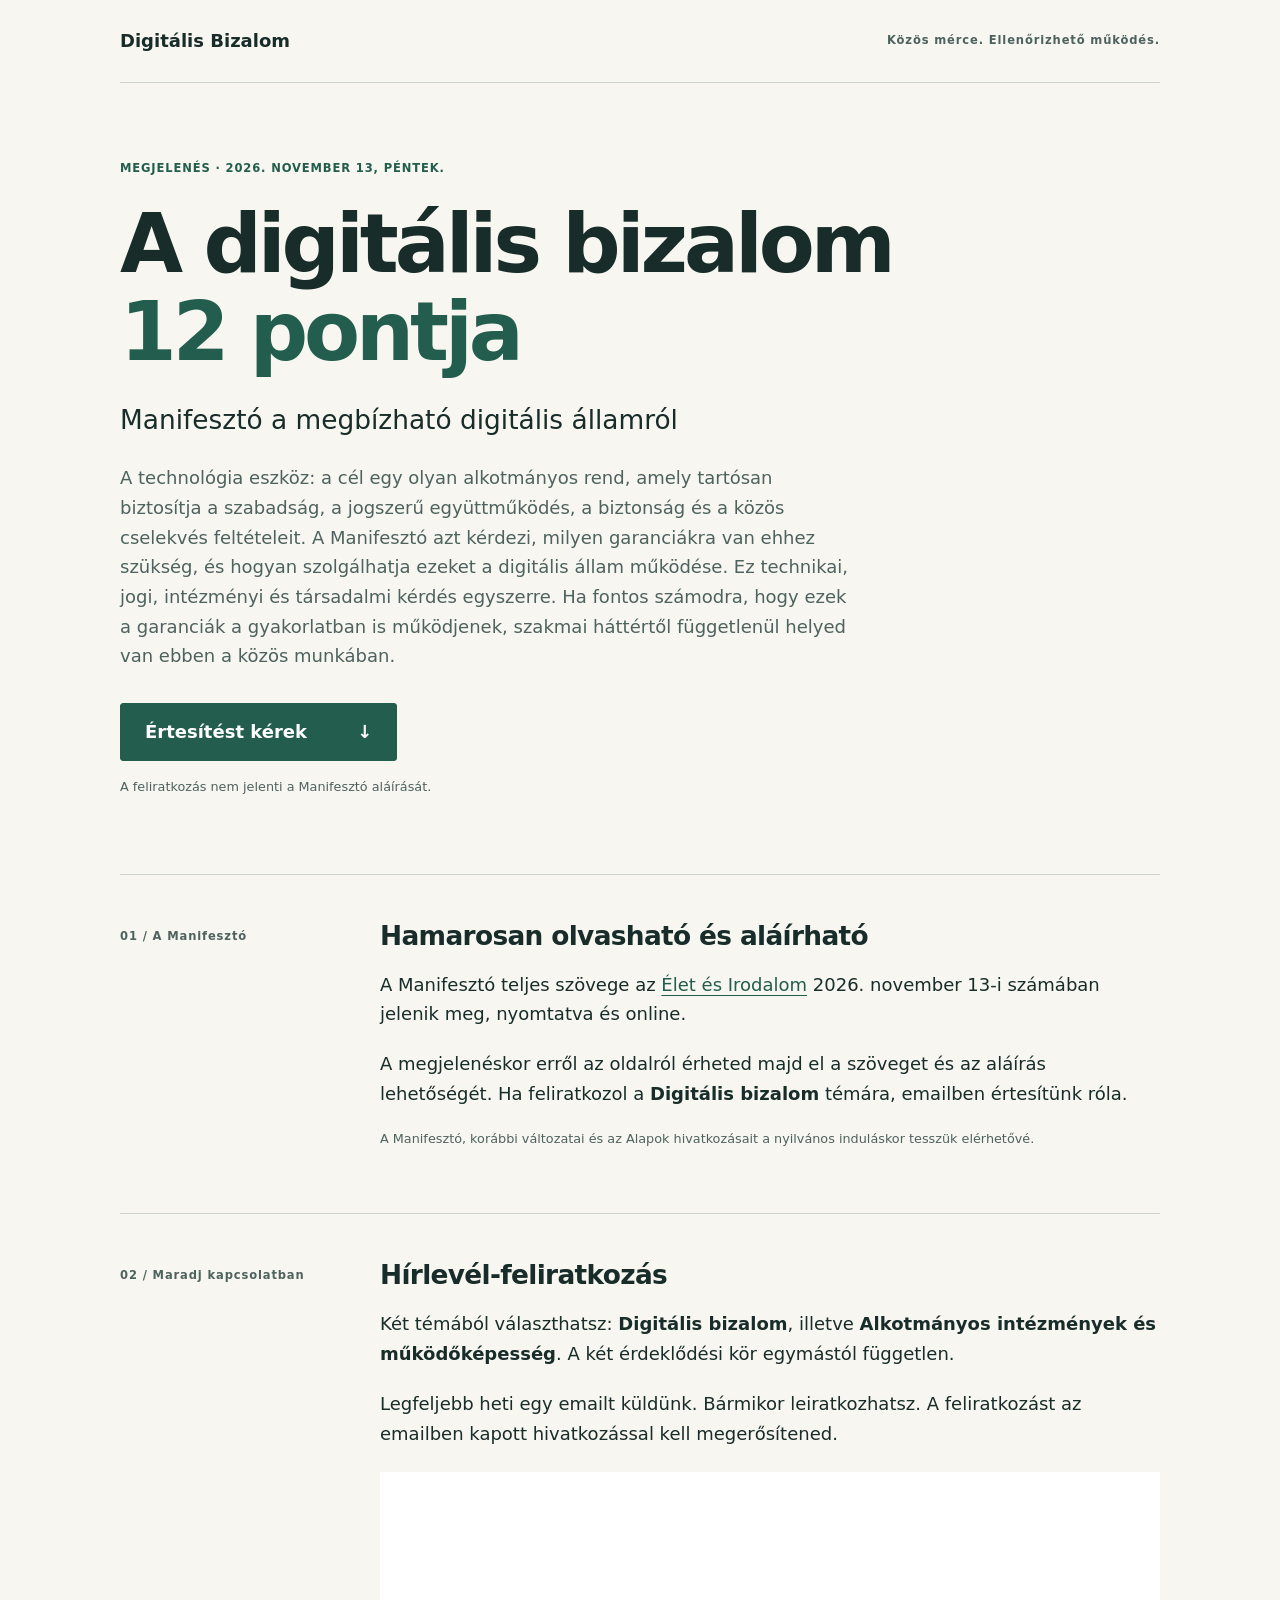
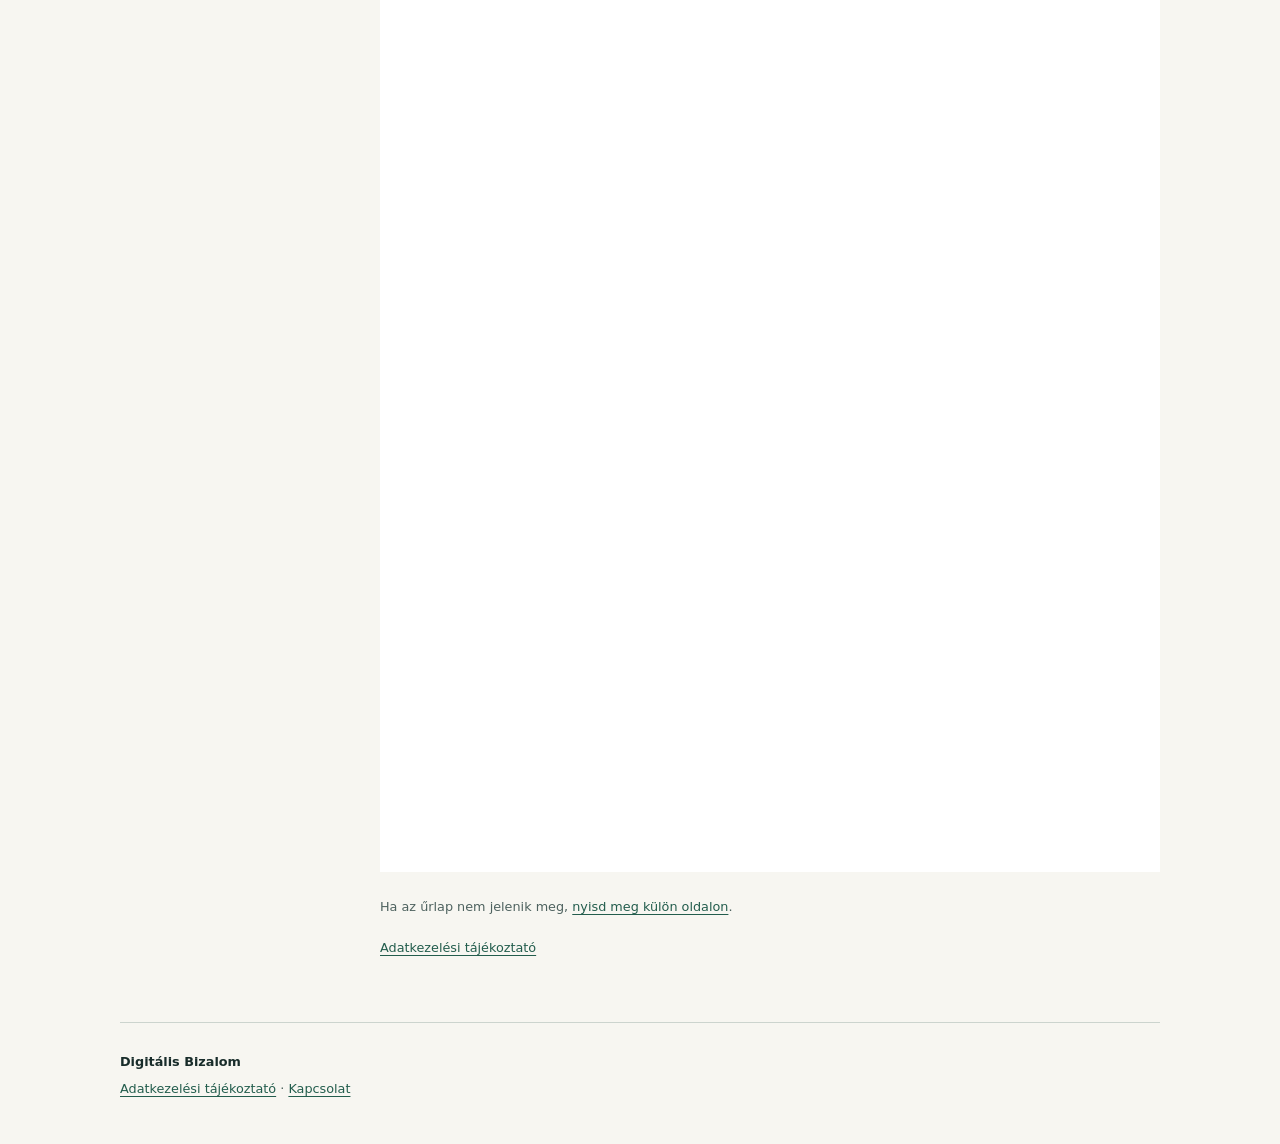
==== commit ff8c4761: "Update index.html" ====
--- a/index.html
+++ b/index.html
@@ -5,5 +5,5 @@
 <link rel="stylesheet" href="assets/style.css"><link rel="icon" href="assets/icon.svg" type="image/svg+xml"></head>
 <body><a class="skip" href="#tartalom">Ugrás a tartalomra</a><header class="masthead wrap"><a class="brand" href="./">Digitális Bizalom</a><span class="edition">Közös mérce. Ellenőrizhető működés.</span></header>
 <main id="tartalom" class="wrap"><section class="hero" aria-labelledby="cim"><p class="eyebrow">Megjelenés · 2026. november 13, péntek.</p><h1 id="cim">A digitális bizalom<br><span>12 pontja</span></h1><p class="subtitle">Manifesztó a megbízható digitális államról</p><p class="intro">A technológia eszköz: a cél egy olyan alkotmányos rend, amely tartósan biztosítja a szabadság, a jogszerű együttműködés, a biztonság és a közös cselekvés feltételeit. A Manifesztó azt kérdezi, milyen garanciákra van ehhez szükség, és hogyan szolgálhatja ezeket a digitális állam működése. Ez technikai, jogi, intézményi és társadalmi kérdés egyszerre. Ha fontos számodra, hogy ezek a garanciák a gyakorlatban is működjenek, szakmai háttértől függetlenül helyed van ebben a közös munkában.</p><div class="actions"><a class="button" href="#hirlevel">Értesítést kérek <span aria-hidden="true">↓</span></a></div><p class="small">A feliratkozás nem jelenti a Manifesztó aláírását.</p></section>
-<section class="section" aria-labelledby="megjelenes"><div class="section-label">01 / A Manifesztó</div><div><h2 id="megjelenes">Hamarosan olvasható és aláírható</h2><p>A Manifesztó teljes szövege az <a href="https://www.es.hu/">Élet és Irodalom</a> 2026. november 6-i számában jelenik meg, nyomtatva és online.</p><p>A megjelenéskor erről az oldalról érheted majd el a szöveget és az aláírás lehetőségét. Ha feliratkozol a <strong>Digitális bizalom</strong> témára, emailben értesítünk róla.</p><p class="small">A Manifesztó, korábbi változatai és az Alapok hivatkozásait a nyilvános induláskor tesszük elérhetővé.</p></div></section>
+<section class="section" aria-labelledby="megjelenes"><div class="section-label">01 / A Manifesztó</div><div><h2 id="megjelenes">Hamarosan olvasható és aláírható</h2><p>A Manifesztó teljes szövege az <a href="https://www.es.hu/">Élet és Irodalom</a> 2026. november 13-i számában jelenik meg, nyomtatva és online.</p><p>A megjelenéskor erről az oldalról érheted majd el a szöveget és az aláírás lehetőségét. Ha feliratkozol a <strong>Digitális bizalom</strong> témára, emailben értesítünk róla.</p><p class="small">A Manifesztó, korábbi változatai és az Alapok hivatkozásait a nyilvános induláskor tesszük elérhetővé.</p></div></section>
 <section id="hirlevel" class="section" aria-labelledby="hirlevel-cim"><div class="section-label">02 / Maradj kapcsolatban</div><div><h2 id="hirlevel-cim">Hírlevél-feliratkozás</h2><p>Két témából választhatsz: <strong>Digitális bizalom</strong>, illetve <strong>Alkotmányos intézmények és működőképesség</strong>. A két érdeklődési kör egymástól független.</p><p>Legfeljebb heti egy emailt küldünk. Bármikor leiratkozhatsz. A feliratkozást az emailben kapott hivatkozással kell megerősítened.</p><iframe class="signup-frame" width="540" height="1000" src="https://0edb92d4.sibforms.com/v2/serve/[base64]" title="Feliratkozás a Digitális Bizalom hírleveleire" referrerpolicy="no-referrer"></iframe><p class="small">Ha az űrlap nem jelenik meg, <a href="https://0edb92d4.sibforms.com/v2/serve/[base64]" target="_blank" rel="noopener noreferrer">nyisd meg külön oldalon</a>.</p><p class="small"><a href="adatkezeles/">Adatkezelési tájékoztató</a></p></div></section></main><footer class="wrap footer"><p>Digitális Bizalom</p><p><a href="adatkezeles/">Adatkezelési tájékoztató</a> · <a href="mailto:digitalis-bizalom@alkotmany.org">Kapcsolat</a></p></footer></body></html>
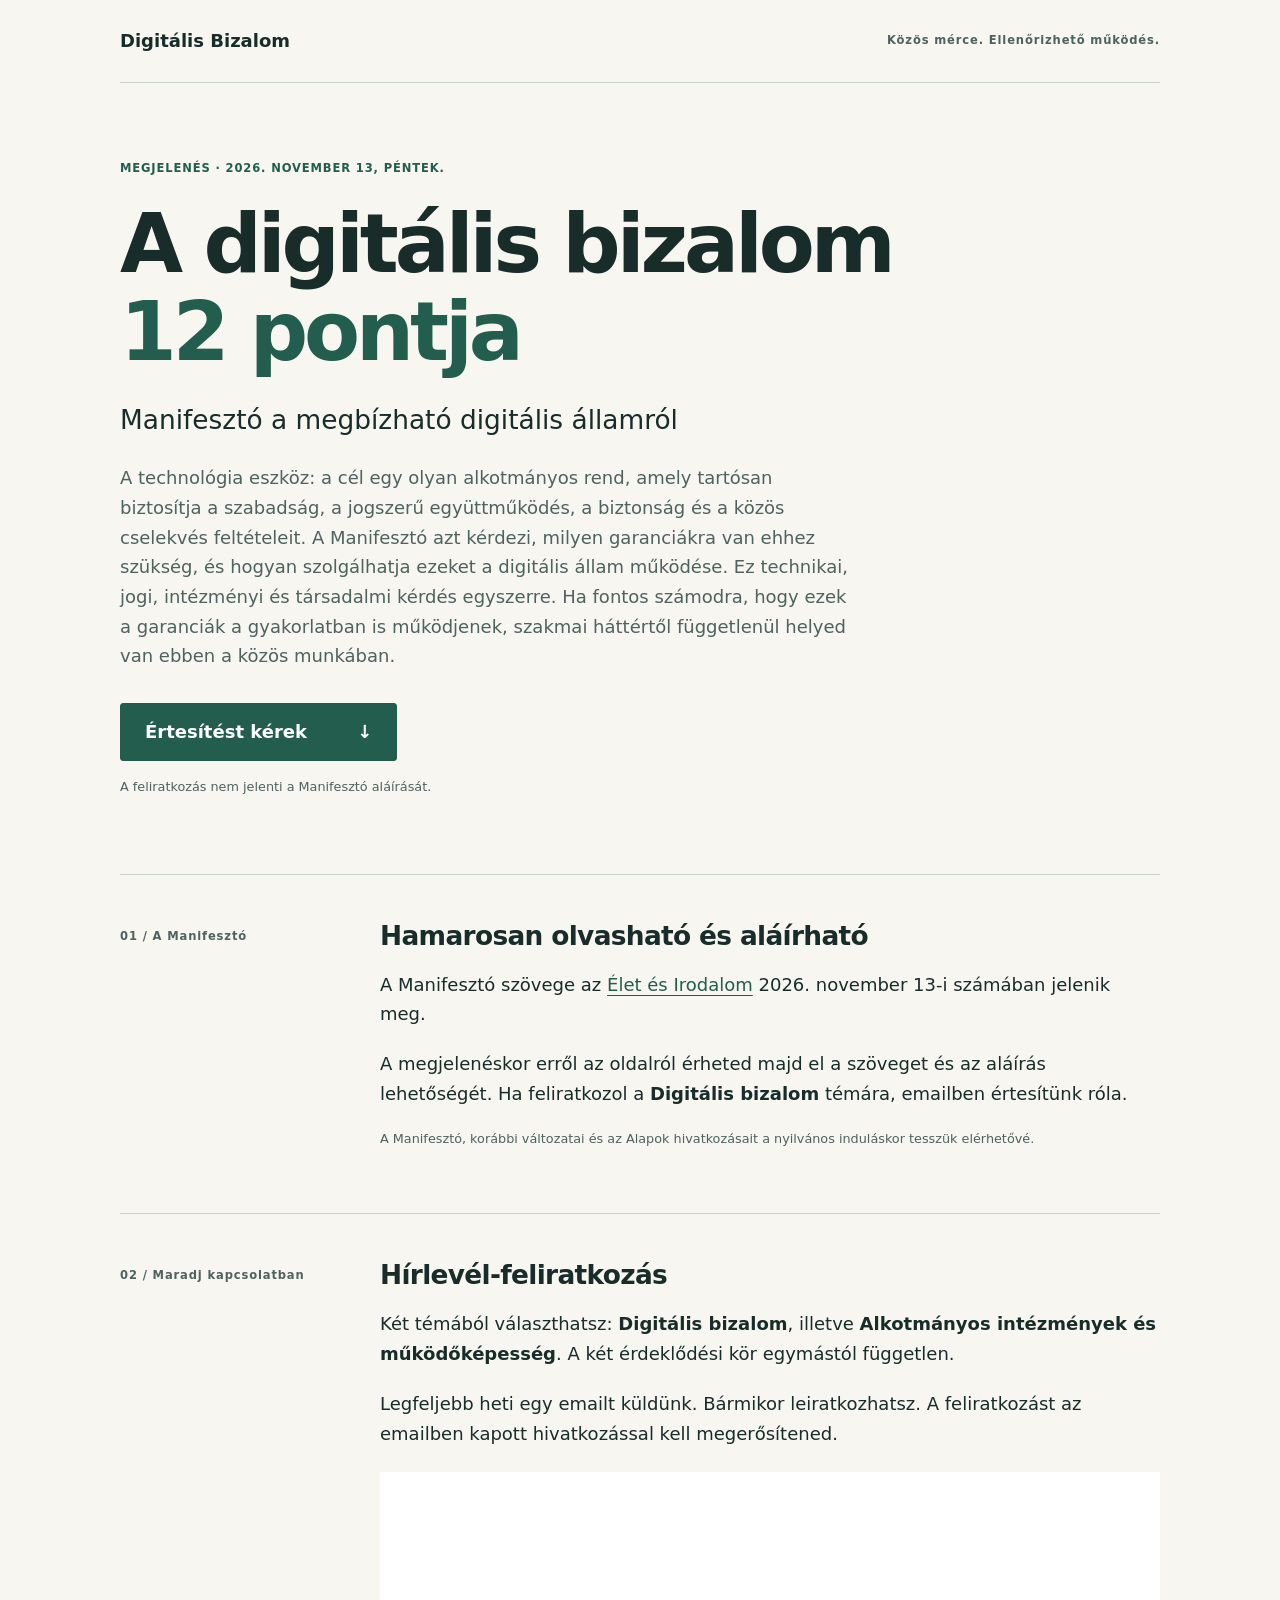
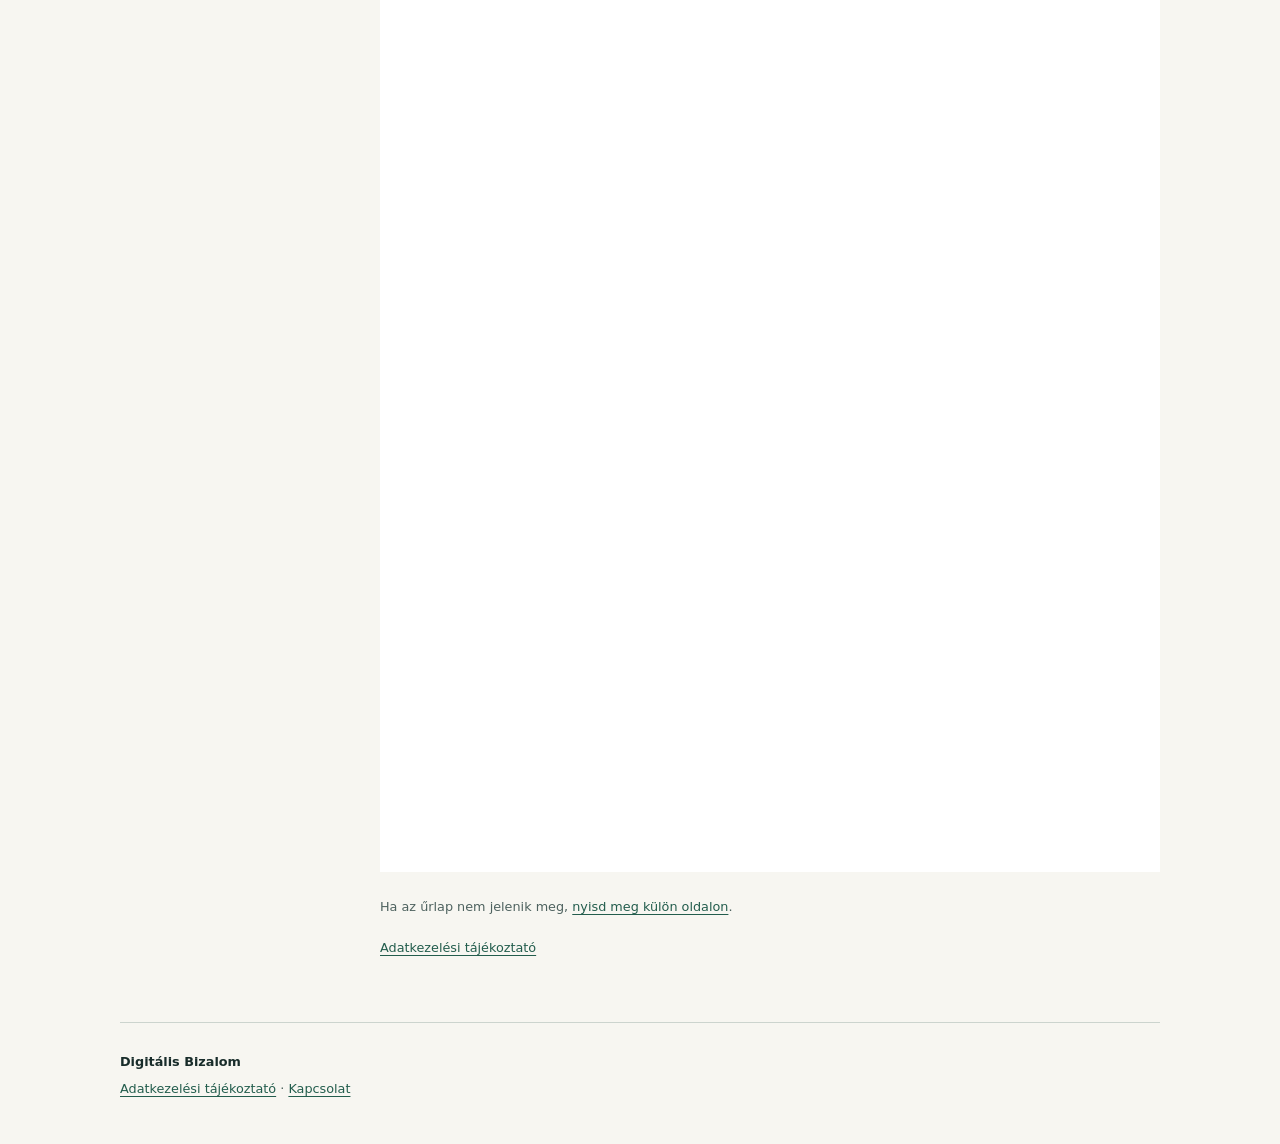
==== commit 6a0ff739: "Update index.html" ====
--- a/index.html
+++ b/index.html
@@ -5,5 +5,5 @@
 <link rel="stylesheet" href="assets/style.css"><link rel="icon" href="assets/icon.svg" type="image/svg+xml"></head>
 <body><a class="skip" href="#tartalom">Ugrás a tartalomra</a><header class="masthead wrap"><a class="brand" href="./">Digitális Bizalom</a><span class="edition">Közös mérce. Ellenőrizhető működés.</span></header>
 <main id="tartalom" class="wrap"><section class="hero" aria-labelledby="cim"><p class="eyebrow">Megjelenés · 2026. november 13, péntek.</p><h1 id="cim">A digitális bizalom<br><span>12 pontja</span></h1><p class="subtitle">Manifesztó a megbízható digitális államról</p><p class="intro">A technológia eszköz: a cél egy olyan alkotmányos rend, amely tartósan biztosítja a szabadság, a jogszerű együttműködés, a biztonság és a közös cselekvés feltételeit. A Manifesztó azt kérdezi, milyen garanciákra van ehhez szükség, és hogyan szolgálhatja ezeket a digitális állam működése. Ez technikai, jogi, intézményi és társadalmi kérdés egyszerre. Ha fontos számodra, hogy ezek a garanciák a gyakorlatban is működjenek, szakmai háttértől függetlenül helyed van ebben a közös munkában.</p><div class="actions"><a class="button" href="#hirlevel">Értesítést kérek <span aria-hidden="true">↓</span></a></div><p class="small">A feliratkozás nem jelenti a Manifesztó aláírását.</p></section>
-<section class="section" aria-labelledby="megjelenes"><div class="section-label">01 / A Manifesztó</div><div><h2 id="megjelenes">Hamarosan olvasható és aláírható</h2><p>A Manifesztó teljes szövege az <a href="https://www.es.hu/">Élet és Irodalom</a> 2026. november 13-i számában jelenik meg, nyomtatva és online.</p><p>A megjelenéskor erről az oldalról érheted majd el a szöveget és az aláírás lehetőségét. Ha feliratkozol a <strong>Digitális bizalom</strong> témára, emailben értesítünk róla.</p><p class="small">A Manifesztó, korábbi változatai és az Alapok hivatkozásait a nyilvános induláskor tesszük elérhetővé.</p></div></section>
+<section class="section" aria-labelledby="megjelenes"><div class="section-label">01 / A Manifesztó</div><div><h2 id="megjelenes">Hamarosan olvasható és aláírható</h2><p>A Manifesztó szövege az <a href="https://www.es.hu/">Élet és Irodalom</a> 2026. november 13-i számában jelenik meg.</p><p>A megjelenéskor erről az oldalról érheted majd el a szöveget és az aláírás lehetőségét. Ha feliratkozol a <strong>Digitális bizalom</strong> témára, emailben értesítünk róla.</p><p class="small">A Manifesztó, korábbi változatai és az Alapok hivatkozásait a nyilvános induláskor tesszük elérhetővé.</p></div></section>
 <section id="hirlevel" class="section" aria-labelledby="hirlevel-cim"><div class="section-label">02 / Maradj kapcsolatban</div><div><h2 id="hirlevel-cim">Hírlevél-feliratkozás</h2><p>Két témából választhatsz: <strong>Digitális bizalom</strong>, illetve <strong>Alkotmányos intézmények és működőképesség</strong>. A két érdeklődési kör egymástól független.</p><p>Legfeljebb heti egy emailt küldünk. Bármikor leiratkozhatsz. A feliratkozást az emailben kapott hivatkozással kell megerősítened.</p><iframe class="signup-frame" width="540" height="1000" src="https://0edb92d4.sibforms.com/v2/serve/[base64]" title="Feliratkozás a Digitális Bizalom hírleveleire" referrerpolicy="no-referrer"></iframe><p class="small">Ha az űrlap nem jelenik meg, <a href="https://0edb92d4.sibforms.com/v2/serve/[base64]" target="_blank" rel="noopener noreferrer">nyisd meg külön oldalon</a>.</p><p class="small"><a href="adatkezeles/">Adatkezelési tájékoztató</a></p></div></section></main><footer class="wrap footer"><p>Digitális Bizalom</p><p><a href="adatkezeles/">Adatkezelési tájékoztató</a> · <a href="mailto:digitalis-bizalom@alkotmany.org">Kapcsolat</a></p></footer></body></html>
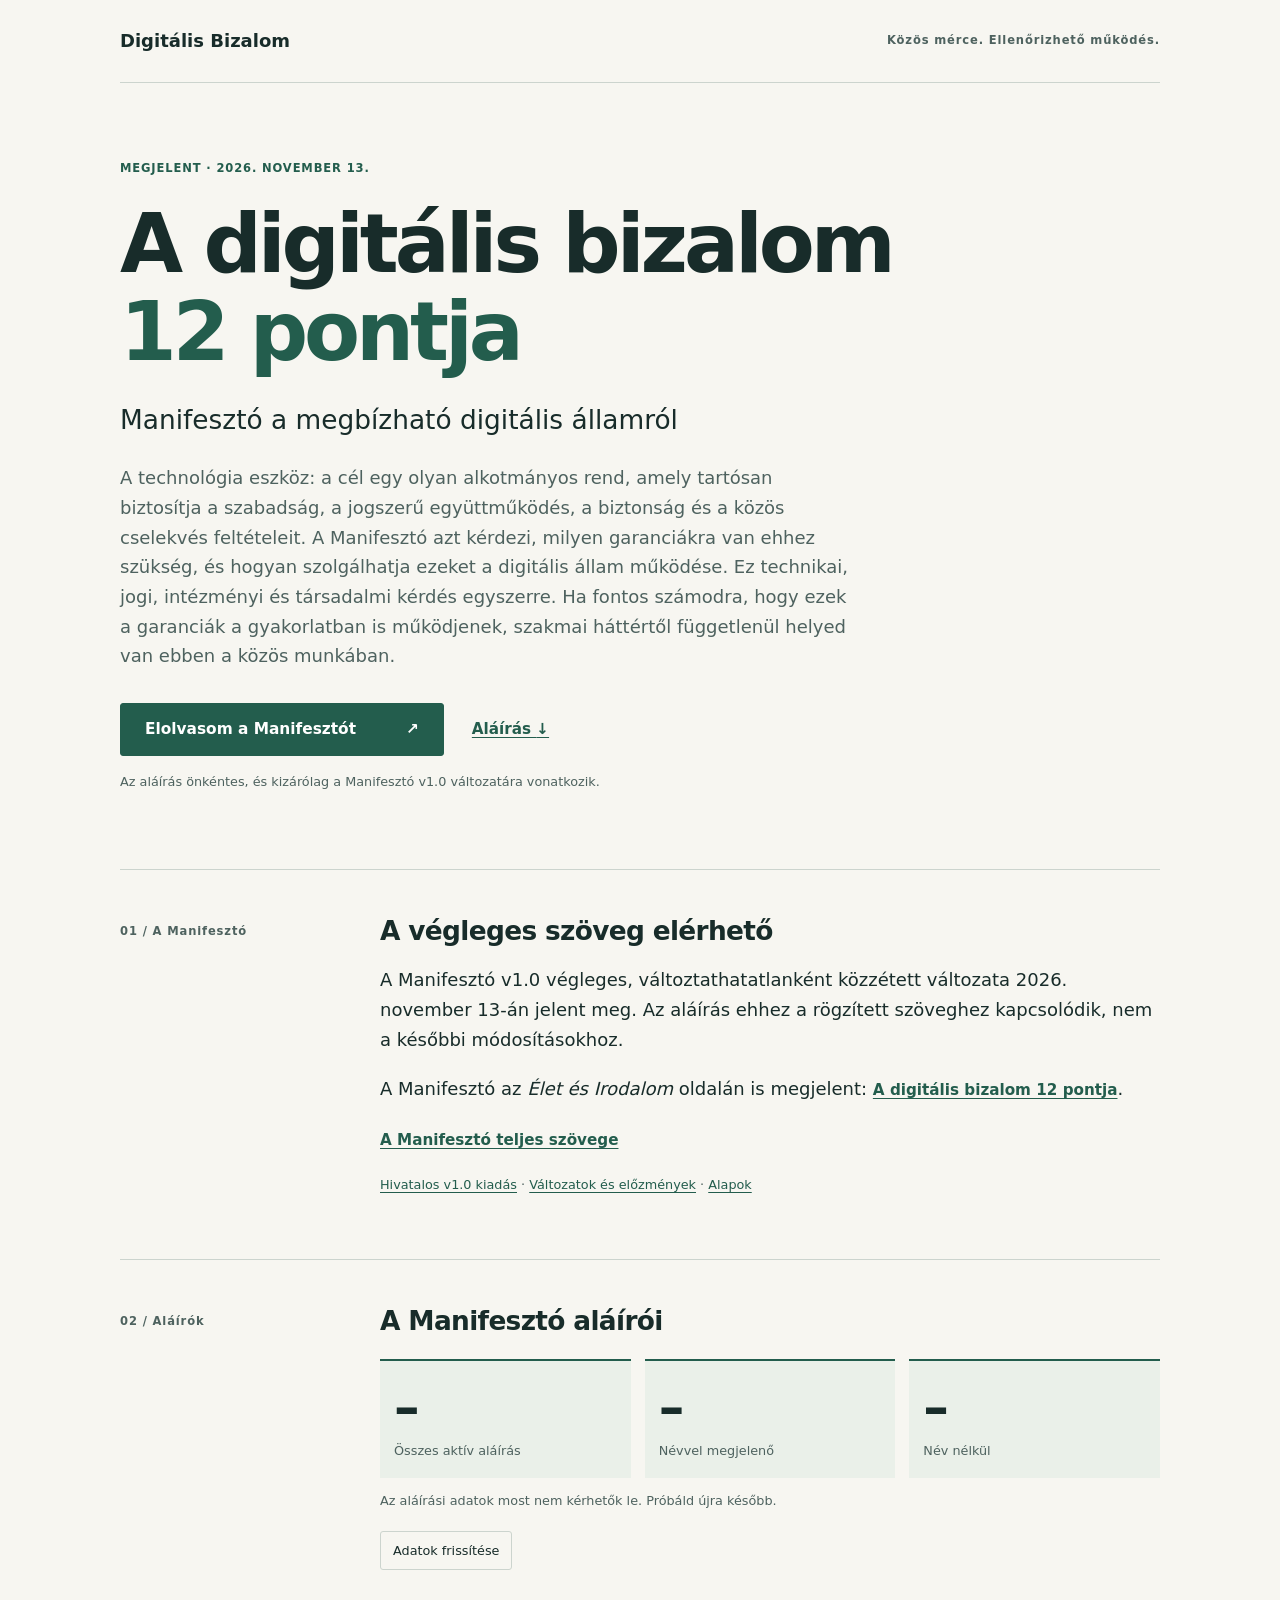
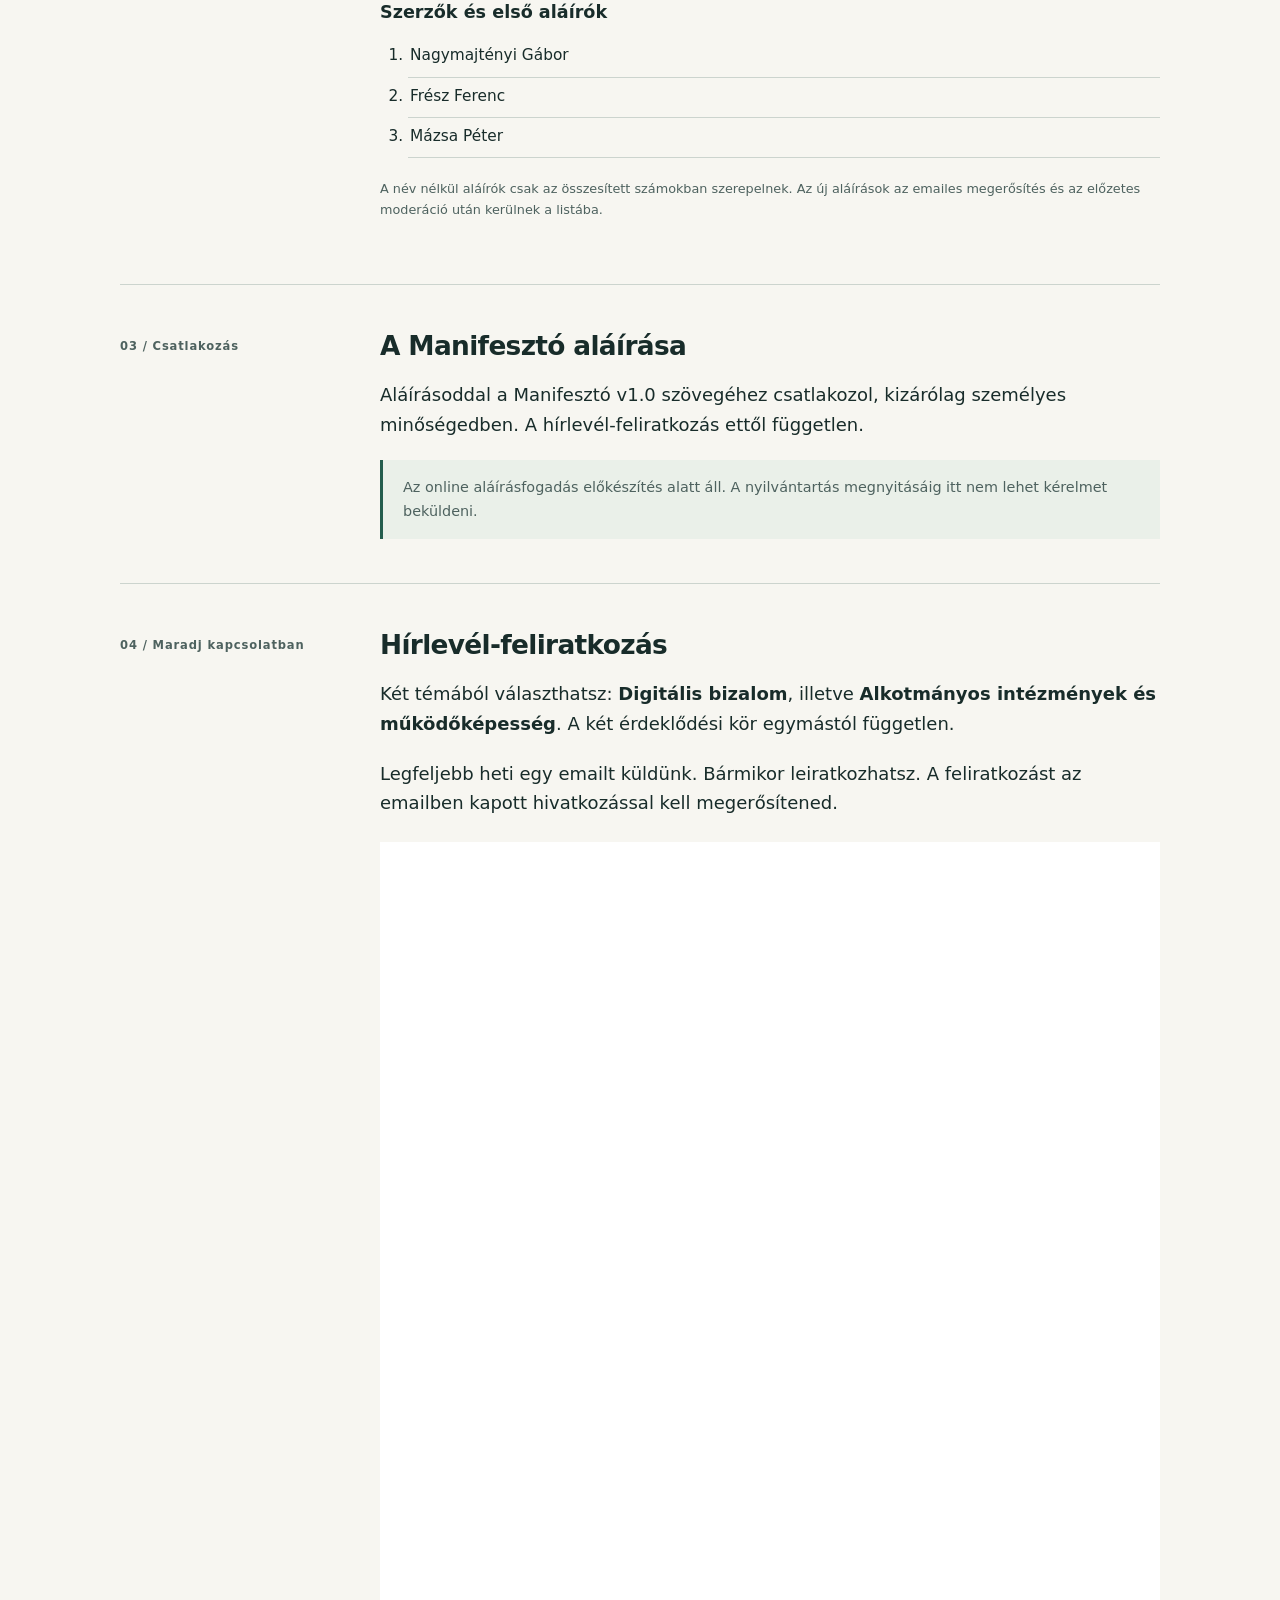
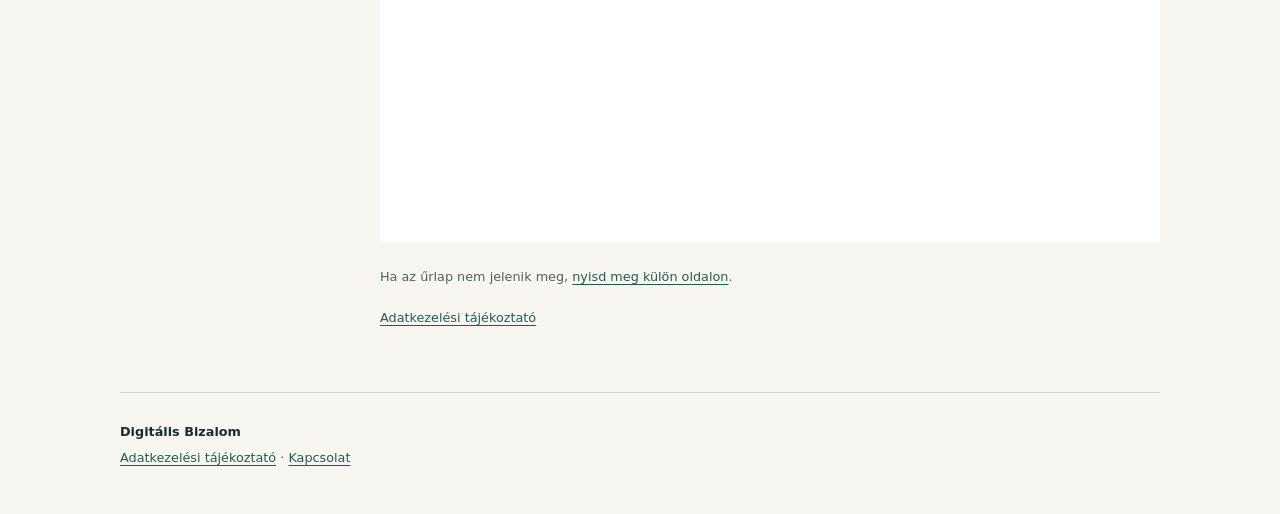
==== commit bff81b52: "Update website for Manifesto v1.0" ====
--- a/index.html
+++ b/index.html
@@ -1,9 +1,129 @@
 <!doctype html>
-<html lang="hu"><head><meta charset="utf-8"><meta name="viewport" content="width=device-width, initial-scale=1">
-<title>A digitális bizalom 12 pontja</title><meta name="description" content="Manifesztó a megbízható digitális államról. Megjelenés: 2026. november 6. Feliratkozás hírekre és a megjelenési értesítésre.">
-<meta name="referrer" content="no-referrer"><meta http-equiv="Content-Security-Policy" content="default-src 'none'; style-src 'self'; img-src 'self'; frame-src https://0edb92d4.sibforms.com; base-uri 'none'; form-action 'none'">
-<link rel="stylesheet" href="assets/style.css"><link rel="icon" href="assets/icon.svg" type="image/svg+xml"></head>
-<body><a class="skip" href="#tartalom">Ugrás a tartalomra</a><header class="masthead wrap"><a class="brand" href="./">Digitális Bizalom</a><span class="edition">Közös mérce. Ellenőrizhető működés.</span></header>
-<main id="tartalom" class="wrap"><section class="hero" aria-labelledby="cim"><p class="eyebrow">Megjelenés · 2026. november 13, péntek.</p><h1 id="cim">A digitális bizalom<br><span>12 pontja</span></h1><p class="subtitle">Manifesztó a megbízható digitális államról</p><p class="intro">A technológia eszköz: a cél egy olyan alkotmányos rend, amely tartósan biztosítja a szabadság, a jogszerű együttműködés, a biztonság és a közös cselekvés feltételeit. A Manifesztó azt kérdezi, milyen garanciákra van ehhez szükség, és hogyan szolgálhatja ezeket a digitális állam működése. Ez technikai, jogi, intézményi és társadalmi kérdés egyszerre. Ha fontos számodra, hogy ezek a garanciák a gyakorlatban is működjenek, szakmai háttértől függetlenül helyed van ebben a közös munkában.</p><div class="actions"><a class="button" href="#hirlevel">Értesítést kérek <span aria-hidden="true">↓</span></a></div><p class="small">A feliratkozás nem jelenti a Manifesztó aláírását.</p></section>
-<section class="section" aria-labelledby="megjelenes"><div class="section-label">01 / A Manifesztó</div><div><h2 id="megjelenes">Hamarosan olvasható és aláírható</h2><p>A Manifesztó szövege az <a href="https://www.es.hu/">Élet és Irodalom</a> 2026. november 13-i számában jelenik meg.</p><p>A megjelenéskor erről az oldalról érheted majd el a szöveget és az aláírás lehetőségét. Ha feliratkozol a <strong>Digitális bizalom</strong> témára, emailben értesítünk róla.</p><p class="small">A Manifesztó, korábbi változatai és az Alapok hivatkozásait a nyilvános induláskor tesszük elérhetővé.</p></div></section>
-<section id="hirlevel" class="section" aria-labelledby="hirlevel-cim"><div class="section-label">02 / Maradj kapcsolatban</div><div><h2 id="hirlevel-cim">Hírlevél-feliratkozás</h2><p>Két témából választhatsz: <strong>Digitális bizalom</strong>, illetve <strong>Alkotmányos intézmények és működőképesség</strong>. A két érdeklődési kör egymástól független.</p><p>Legfeljebb heti egy emailt küldünk. Bármikor leiratkozhatsz. A feliratkozást az emailben kapott hivatkozással kell megerősítened.</p><iframe class="signup-frame" width="540" height="1000" src="https://0edb92d4.sibforms.com/v2/serve/[base64]" title="Feliratkozás a Digitális Bizalom hírleveleire" referrerpolicy="no-referrer"></iframe><p class="small">Ha az űrlap nem jelenik meg, <a href="https://0edb92d4.sibforms.com/v2/serve/[base64]" target="_blank" rel="noopener noreferrer">nyisd meg külön oldalon</a>.</p><p class="small"><a href="adatkezeles/">Adatkezelési tájékoztató</a></p></div></section></main><footer class="wrap footer"><p>Digitális Bizalom</p><p><a href="adatkezeles/">Adatkezelési tájékoztató</a> · <a href="mailto:digitalis-bizalom@alkotmany.org">Kapcsolat</a></p></footer></body></html>+<html lang="hu">
+<head>
+  <meta charset="utf-8">
+  <meta name="viewport" content="width=device-width, initial-scale=1">
+  <title>A digitális bizalom 12 pontja · Digitális Bizalom</title>
+  <meta name="description" content="A digitális bizalom 12 pontja: a Manifesztó végleges v1.0 szövege, szerzői, nyilvános aláírásai és hírlevél-feliratkozás.">
+  <meta name="referrer" content="no-referrer">
+  <meta http-equiv="Content-Security-Policy" content="default-src 'none'; script-src 'self' https://challenges.cloudflare.com; style-src 'self'; img-src 'self' https://challenges.cloudflare.com; connect-src 'self' https://digitalis-bizalom-signatures-api.mazsa-peter.workers.dev https://challenges.cloudflare.com; frame-src https://0edb92d4.sibforms.com https://challenges.cloudflare.com; base-uri 'none'; form-action 'none'; object-src 'none'; upgrade-insecure-requests">
+  <link rel="stylesheet" href="assets/style.css">
+  <link rel="icon" href="assets/icon.svg" type="image/svg+xml">
+  <script src="assets/site-config.js" defer></script>
+  <script src="assets/site.js" defer></script>
+</head>
+<body>
+  <a class="skip" href="#tartalom">Ugrás a tartalomra</a>
+  <header class="masthead wrap"><a class="brand" href="./">Digitális Bizalom</a><span class="edition">Közös mérce. Ellenőrizhető működés.</span></header>
+  <main id="tartalom" class="wrap">
+    <section class="hero" aria-labelledby="cim">
+      <p class="eyebrow">Megjelent · 2026. november 13.</p>
+      <h1 id="cim">A digitális bizalom<br><span>12 pontja</span></h1>
+      <p class="subtitle">Manifesztó a megbízható digitális államról</p>
+      <p class="intro">A technológia eszköz: a cél egy olyan alkotmányos rend, amely tartósan biztosítja a szabadság, a jogszerű együttműködés, a biztonság és a közös cselekvés feltételeit. A Manifesztó azt kérdezi, milyen garanciákra van ehhez szükség, és hogyan szolgálhatja ezeket a digitális állam működése. Ez technikai, jogi, intézményi és társadalmi kérdés egyszerre. Ha fontos számodra, hogy ezek a garanciák a gyakorlatban is működjenek, szakmai háttértől függetlenül helyed van ebben a közös munkában.</p>
+      <div class="actions">
+        <a class="button" href="https://github.com/digitalis-bizalom/manifesto/blob/350e31e44adb856132e9d96c203ecbd715120953/manifesto.md">Elolvasom a Manifesztót <span aria-hidden="true">↗</span></a>
+        <a class="text-link" href="#alairas">Aláírás <span aria-hidden="true">↓</span></a>
+      </div>
+      <p class="small">Az aláírás önkéntes, és kizárólag a Manifesztó v1.0 változatára vonatkozik.</p>
+    </section>
+    <section id="manifesto" class="section" aria-labelledby="manifesto-cim">
+      <div class="section-label">01 / A Manifesztó</div>
+      <div>
+        <h2 id="manifesto-cim">A végleges szöveg elérhető</h2>
+        <p>A Manifesztó v1.0 végleges, változtathatatlanként közzétett változata 2026. november 13-án jelent meg. Az aláírás ehhez a rögzített szöveghez kapcsolódik, nem a későbbi módosításokhoz.</p>
+        <p>A Manifesztó az <em>Élet és Irodalom</em> oldalán is megjelent: <a class="text-link" href="https://www.es.hu/cikk/2026-11-13/fresz-ferenc-mazsa-peter-nagymajtenyi-gabor/a-digitalis-bizalom-12-pontja.html">A digitális bizalom 12 pontja</a>.</p>
+        <p><a class="text-link" href="https://github.com/digitalis-bizalom/manifesto/blob/350e31e44adb856132e9d96c203ecbd715120953/manifesto.md">A Manifesztó teljes szövege</a></p>
+        <p class="small"><a href="https://github.com/digitalis-bizalom/manifesto/releases/tag/v1.0">Hivatalos v1.0 kiadás</a> · <a href="https://github.com/digitalis-bizalom/manifesto">Változatok és előzmények</a> · <a href="https://github.com/digitalis-bizalom/alapok">Alapok</a></p>
+      </div>
+    </section>
+    <section id="alairasok" class="section" aria-labelledby="alairasok-cim">
+      <div class="section-label">02 / Aláírók</div>
+      <div>
+        <h2 id="alairasok-cim">A Manifesztó aláírói</h2>
+        <div class="stats" aria-label="Aláírások száma">
+          <div class="stat"><span id="stat-total" class="stat-number" aria-label="Összes aktív aláírás">–</span><span class="stat-label">Összes aktív aláírás</span></div>
+          <div class="stat"><span id="stat-visible" class="stat-number" aria-label="Névvel megjelenő aláírás">–</span><span class="stat-label">Névvel megjelenő</span></div>
+          <div class="stat"><span id="stat-hidden" class="stat-number" aria-label="Név nélkül nyilvántartott aláírás">–</span><span class="stat-label">Név nélkül</span></div>
+        </div>
+        <p id="public-status" class="small" role="status" aria-live="polite">Az aláírások nyilvános nyilvántartása még nincs megnyitva.</p>
+        <div class="public-actions"><button type="button" id="refresh-public" class="plain-button">Adatok frissítése</button><span class="small" id="public-updated"></span></div>
+        <div id="authors-static">
+          <h3>Szerzők és első aláírók</h3>
+          <ol class="name-list"><li>Nagymajtényi Gábor</li><li>Frész Ferenc</li><li>Mázsa Péter</li></ol>
+        </div>
+        <div id="public-list" hidden>
+          <h3 id="founders-heading">Szerzők és első aláírók</h3>
+          <ol id="founders-live" class="name-list"></ol>
+          <div id="others-block" hidden><h3>További nyilvános aláírók</h3><ol id="others-live" class="name-list"></ol></div>
+          <button id="more-signatories" class="plain-button" type="button" hidden>További aláírók betöltése</button>
+        </div>
+        <p class="small">A név nélkül aláírók csak az összesített számokban szerepelnek. Az új aláírások az emailes megerősítés és az előzetes moderáció után kerülnek a listába.</p>
+      </div>
+    </section>
+    <section id="alairas" class="section" aria-labelledby="alairas-cim">
+      <div class="section-label">03 / Csatlakozás</div>
+      <div>
+        <h2 id="alairas-cim">A Manifesztó aláírása</h2>
+        <p>Aláírásoddal a Manifesztó v1.0 szövegéhez csatlakozol, kizárólag személyes minőségedben. A hírlevél-feliratkozás ettől független.</p>
+        <div id="signature-closed" class="notice" role="status">Az online aláírásfogadás előkészítés alatt áll. A nyilvántartás megnyitásáig itt nem lehet kérelmet beküldeni.</div>
+        <div id="signature-open" hidden>
+          <form id="signature-form" class="signature-form" novalidate>
+            <fieldset><legend class="form-legend">Aláíró adatai</legend>
+              <div class="form-grid">
+                <div class="form-field"><label for="family-name">Családi név <span aria-hidden="true">*</span></label><input id="family-name" name="family_name" type="text" autocomplete="family-name" maxlength="80" required></div>
+                <div class="form-field"><label for="given-name">Utónév <span aria-hidden="true">*</span></label><input id="given-name" name="given_name" type="text" autocomplete="given-name" maxlength="80" required></div>
+              </div>
+              <div class="form-field"><label for="email">Email-cím <span aria-hidden="true">*</span></label><input id="email" name="email" type="email" autocomplete="email" maxlength="254" required><p class="field-hint">Az email-cím nem nyilvános. Ide küldjük az egyszer használható megerősítő kódot.</p></div>
+              <div class="form-grid">
+                <div class="form-field"><label for="profession">Szakmai minőség <span class="optional">(opcionális)</span></label><input id="profession" name="profession" type="text" maxlength="120"></div>
+                <div class="form-field"><label for="affiliation">Intézményi kötődés <span class="optional">(opcionális)</span></label><input id="affiliation" name="affiliation" type="text" maxlength="120"></div>
+              </div>
+              <p class="field-hint">A szakmai és intézményi adatok nem jelentenek intézményi képviseletet. Közzétételükhöz külön hozzájárulás szükséges.</p>
+            </fieldset>
+            <fieldset class="choices"><legend class="form-legend">Hogyan jelenjen meg a neved? <span aria-hidden="true">*</span></legend>
+              <p class="field-hint">Egyik lehetőség sincs előre kiválasztva.</p>
+              <label class="choice"><input type="radio" name="display_mode" value="full" required>Teljes név (például Nagy Gyöngyi)</label>
+              <label class="choice"><input type="radio" name="display_mode" value="initial" required>Részlegesen kitakart családi név (például N. Gyöngyi)</label>
+              <label class="choice"><input type="radio" name="display_mode" value="none" required>Ne jelenjen meg a nevem (csak az összesített számba számítson)</label>
+              <div id="extra-public-options" class="optional-choices" hidden>
+                <label class="choice"><input id="publish-profession" type="checkbox" name="publish_profession">Hozzájárulok a szakmai minőségem nyilvános megjelenítéséhez, ha megadtam.</label>
+                <label class="choice"><input id="publish-affiliation" type="checkbox" name="publish_affiliation">Hozzájárulok az intézményi kötődésem nyilvános megjelenítéséhez, ha megadtam.</label>
+              </div>
+            </fieldset>
+            <fieldset class="choices"><legend class="form-legend">Nyilatkozatok</legend>
+              <label class="choice"><input id="accept-statement" type="checkbox" name="accept_statement" required>Elolvastam és önkéntesen aláírom <a href="https://github.com/digitalis-bizalom/manifesto/blob/350e31e44adb856132e9d96c203ecbd715120953/manifesto.md" target="_blank" rel="noopener noreferrer">a Manifesztó v1.0 rögzített szövegét</a>. Az aláírás személyes minőségben történik, és nem terjed ki automatikusan későbbi változatokra.</label>
+              <label class="choice"><input id="consent-processing" type="checkbox" name="consent_processing" required>Kifejezetten hozzájárulok az aláírásomhoz kapcsolódó személyes adataim kezeléséhez, beleértve azt az esetet is, ha az aláírás politikai véleményre utaló különleges személyes adatnak minősül (GDPR 6. cikk (1) a) és 9. cikk (2) a)). Az <a href="adatkezeles/" target="_blank" rel="noopener noreferrer">adatkezelési tájékoztatót</a> megismertem.</label>
+            </fieldset>
+            <p class="small">Az aláírás nyilvános megjelenését az emailes megerősítés és a moderáció előzi meg. A hozzájárulás bármikor visszavonható: <a href="mailto:digitalis-bizalom@alkotmany.org">digitalis-bizalom@alkotmany.org</a>.</p>
+            <div class="turnstile-holder" id="turnstile-widget" aria-label="Automatizált beküldések elleni ellenőrzés"></div>
+            <button type="submit" id="signature-submit" class="button">Aláírási kérelem beküldése</button>
+            <p id="signature-feedback" role="status" aria-live="polite" class="feedback" tabindex="-1"></p>
+          </form>
+          <div class="confirmation-block" id="confirmation-box">
+            <h3>Emailes megerősítés</h3>
+            <p>A kapott kódot itt adhatod meg. A kód 30 percig érvényes; a beküldött kérelem 48 óráig erősíthető meg. A megerősítés után moderáció következik.</p>
+            <form id="confirmation-form" class="confirmation-form">
+              <div class="form-field"><label for="confirmation-code">Egyszer használható megerősítő kód</label><input id="confirmation-code" name="code" type="text" inputmode="text" autocomplete="one-time-code" maxlength="43" minlength="43" pattern="[A-Za-z0-9_-]{43}" spellcheck="false" autocapitalize="off" required></div>
+              <button class="button" id="confirmation-submit" type="submit">Kód megerősítése</button>
+              <p id="confirmation-feedback" role="status" aria-live="polite" class="feedback" tabindex="-1"></p>
+            </form>
+          </div>
+        </div>
+      </div>
+    </section>
+    <section id="hirlevel" class="section" aria-labelledby="hirlevel-cim">
+      <div class="section-label">04 / Maradj kapcsolatban</div>
+      <div>
+        <h2 id="hirlevel-cim">Hírlevél-feliratkozás</h2>
+        <p>Két témából választhatsz: <strong>Digitális bizalom</strong>, illetve <strong>Alkotmányos intézmények és működőképesség</strong>. A két érdeklődési kör egymástól független.</p>
+        <p>Legfeljebb heti egy emailt küldünk. Bármikor leiratkozhatsz. A feliratkozást az emailben kapott hivatkozással kell megerősítened.</p>
+        <iframe class="signup-frame" width="540" height="1000" src="https://0edb92d4.sibforms.com/v2/serve/[base64]" title="Feliratkozás a Digitális Bizalom hírleveleire" referrerpolicy="no-referrer" loading="lazy"></iframe>
+        <p class="small">Ha az űrlap nem jelenik meg, <a href="https://0edb92d4.sibforms.com/v2/serve/[base64]" target="_blank" rel="noopener noreferrer">nyisd meg külön oldalon</a>.</p>
+        <p class="small"><a href="adatkezeles/">Adatkezelési tájékoztató</a></p>
+      </div>
+    </section>
+  </main>
+  <footer class="wrap footer"><p>Digitális Bizalom</p><p><a href="adatkezeles/">Adatkezelési tájékoztató</a> · <a href="mailto:digitalis-bizalom@alkotmany.org">Kapcsolat</a></p></footer>
+</body>
+</html>
--- a/assets/style.css
+++ b/assets/style.css
@@ -4,3 +4,26 @@
 @media print{body{background:white;color:black;font-size:11pt}.wrap{width:100%}.hero{padding-block:20px}.section{padding-block:20px;break-inside:avoid}.skip,.actions,fieldset{display:none}.footer{padding-bottom:0}a{color:black}.notice{background:white}}
 
 .signup-frame{display:block;width:100%;max-width:100%;height:1000px;border:0;background:white;margin:24px auto}.legal{max-width:780px;padding:56px 0}.legal h1{font-size:clamp(2rem,5vw,3.3rem)}.legal h2{margin-top:40px}.legal p{overflow-wrap:anywhere}@media(max-width:650px){.signup-frame{height:1200px}.legal{padding:36px 0}}
+/* Manifesztó v1.0 – public registry and signature form */
+button{font:inherit;cursor:pointer}button:disabled{opacity:.55;cursor:not-allowed}
+.button{cursor:pointer;text-align:left;font-size:.96rem}.text-link{font-size:.95rem}
+.stats{display:grid;grid-template-columns:repeat(3,minmax(0,1fr));gap:14px;margin:22px 0 12px}
+.stat{border-top:2px solid var(--accent);background:var(--wash);padding:18px 14px;min-height:118px;display:flex;flex-direction:column;gap:7px}
+.stat-number{font-size:clamp(2rem,4vw,3.2rem);font-weight:650;letter-spacing:-.055em;line-height:1.1;font-variant-numeric:tabular-nums}
+.stat-label{font-size:.8rem;color:var(--muted);line-height:1.4}
+.public-actions{display:flex;align-items:center;gap:18px;flex-wrap:wrap;margin:10px 0 18px}
+.public-actions .small{margin:0}.plain-button{border:1px solid var(--line);color:var(--ink);background:transparent;padding:8px 12px;border-radius:3px;font-size:.8rem}.plain-button:hover{border-color:var(--accent);background:var(--wash)}
+.name-list{list-style:decimal;margin:10px 0 20px;padding-left:28px;font-size:.96rem}.name-list li{padding:6px 8px 8px 2px;border-bottom:1px solid var(--line)}
+.signatory-name{font-weight:560}.signatory-meta,.signatory-date{display:block;font-size:.78rem;color:var(--muted)}.signatory-date{font-variant-numeric:tabular-nums}
+.signature-form{margin-top:24px;max-width:760px}.signature-form fieldset{padding:0 0 22px;margin:0 0 25px;border-bottom:1px solid var(--line)}.signature-form fieldset:last-of-type{border-bottom:0;margin-bottom:0}
+.form-legend{color:var(--ink);font-weight:650;font-size:1.05rem;margin-bottom:14px;padding:0}
+.form-grid{display:grid;grid-template-columns:repeat(2,minmax(0,1fr));gap:22px}.form-field{margin:0 0 20px}.form-field label{display:block;font-weight:580;padding:0 0 7px;font-size:.9rem}.form-field input{background:white;border:1px solid #a6b6ad;border-radius:3px;width:100%;padding:12px 13px;min-height:47px;color:var(--ink);font:inherit;font-size:.9rem}.form-field input:focus-visible{outline:3px solid #966325;outline-offset:2px}.optional{font-weight:400;color:var(--muted)}
+.field-hint{color:var(--muted);font-size:.8rem;line-height:1.5;margin:3px 0 14px!important}
+.signature-form .choices .choice{display:flex;align-items:flex-start;gap:10px;margin:0 0 4px;padding:7px 2px;font-size:.88rem;line-height:1.55;cursor:pointer}
+.choice input{width:18px;height:18px;accent-color:var(--accent);flex:0 0 auto;margin:4px 1px 0 0}.choice a{display:inline}
+.optional-choices{padding:12px 10px;margin-top:8px;background:var(--wash);border-left:3px solid var(--accent)}
+.turnstile-holder{margin:20px 0 20px;min-height:65px}.feedback{margin:18px 0 0;font-size:.88rem;min-height:1.5em;color:var(--muted)}.feedback-success{font-weight:550;color:var(--accent)}.feedback-error{font-weight:550;color:#8c342a}
+.confirmation-block{border-top:1px solid var(--line);padding-top:14px;margin-top:32px}.confirmation-block h3{margin-top:12px}.confirmation-form{max-width:450px}.confirmation-form input{font-family:ui-monospace,SFMono-Regular,Consolas,monospace;letter-spacing:.04em;font-size:.9rem;}
+[hidden]{display:none!important}
+@media(max-width:650px){.stats{gap:7px}.stat{padding:14px 9px;min-height:115px}.stat-number{font-size:2.05rem}.stat-label{font-size:.72rem}.form-grid{grid-template-columns:1fr;gap:0}.signature-form{margin-top:18px}.button{gap:14px}}
+@media print{.stats{grid-template-columns:repeat(3,1fr)}.signature-form,.confirmation-block,.public-actions,.signup-frame{display:none}}
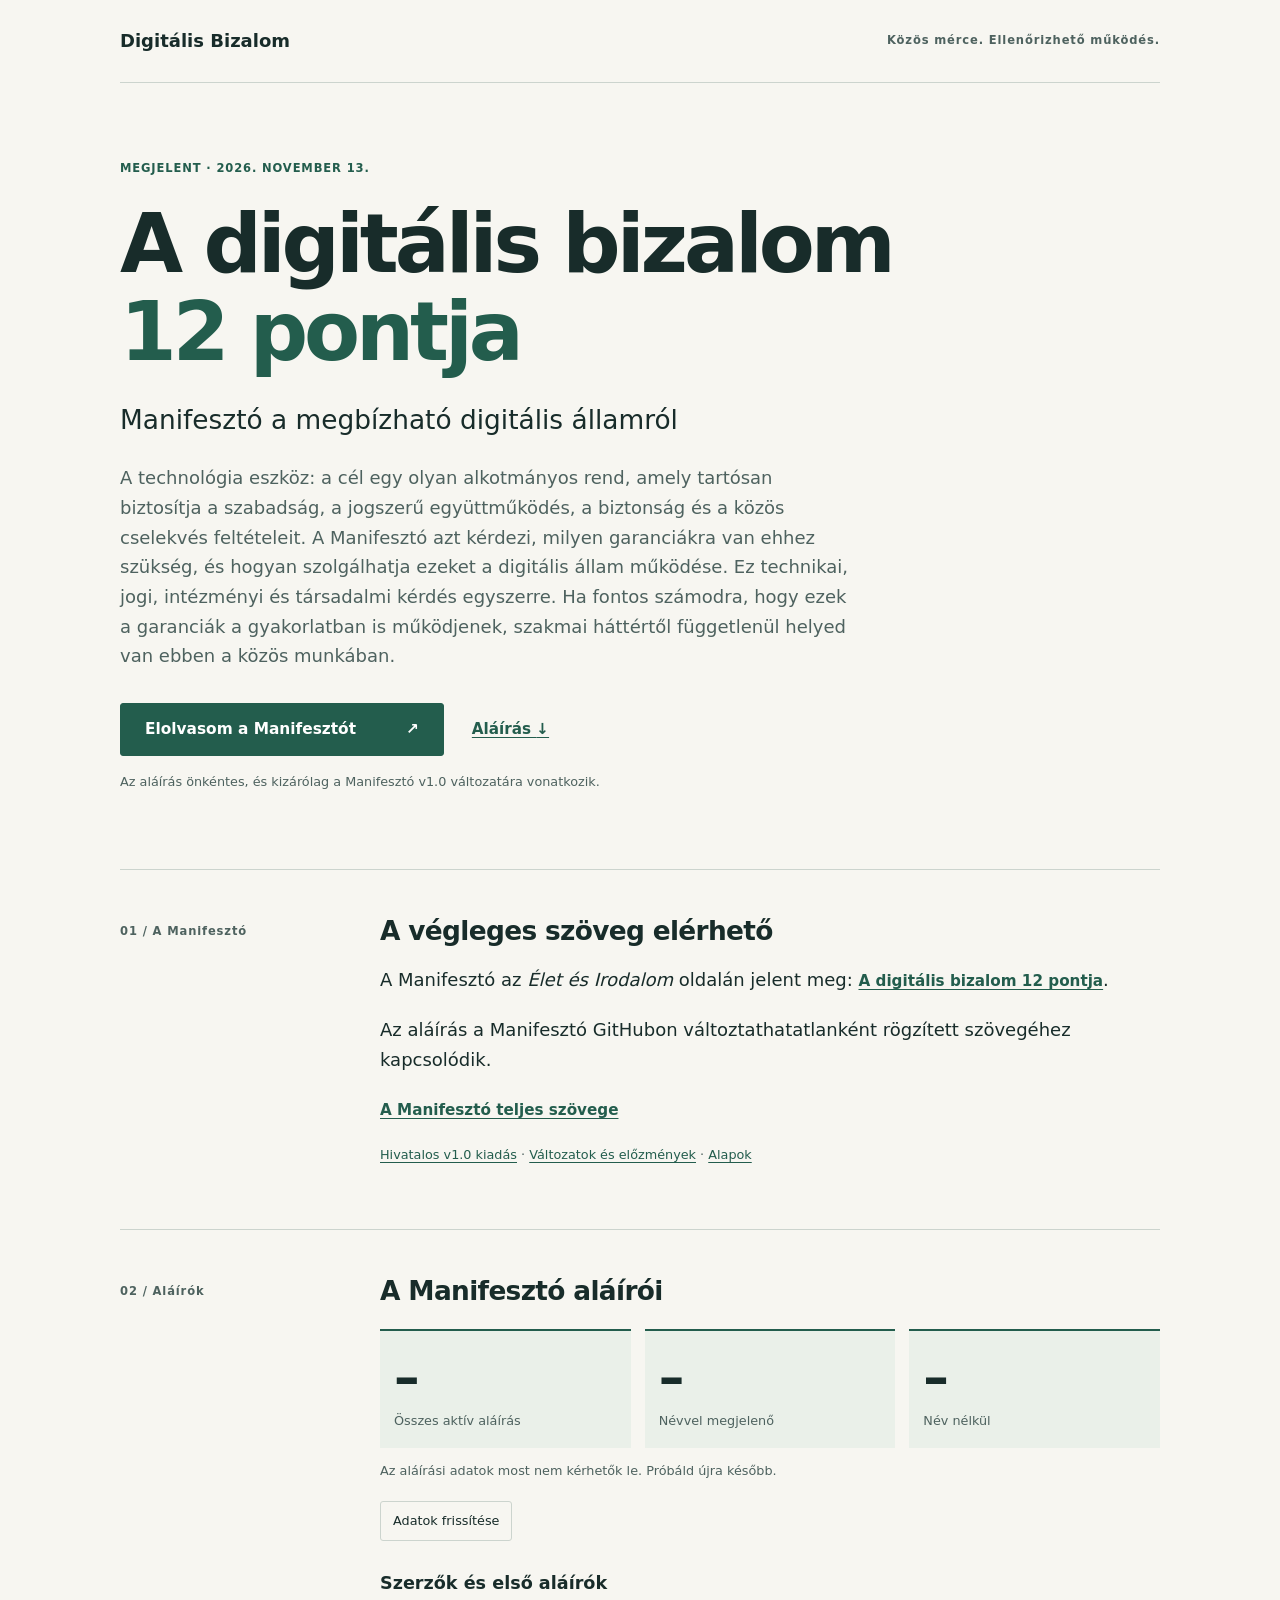
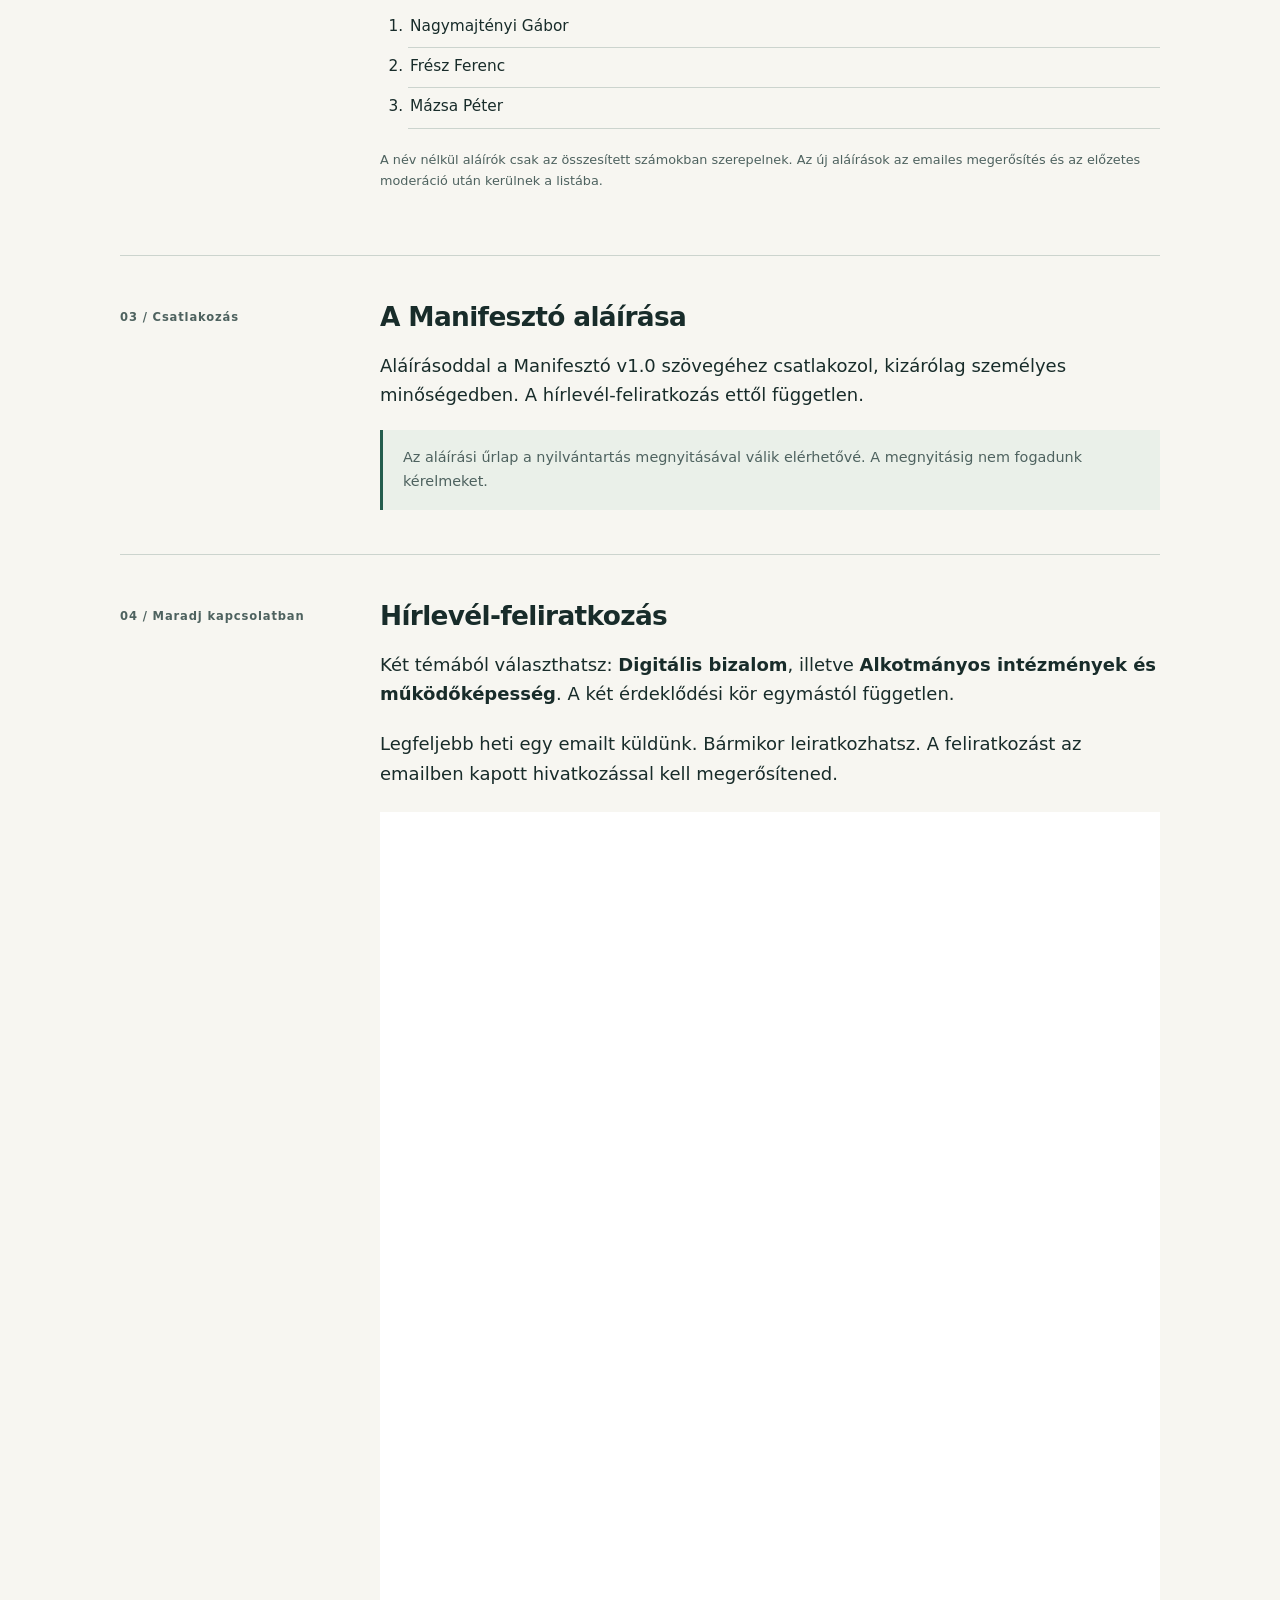
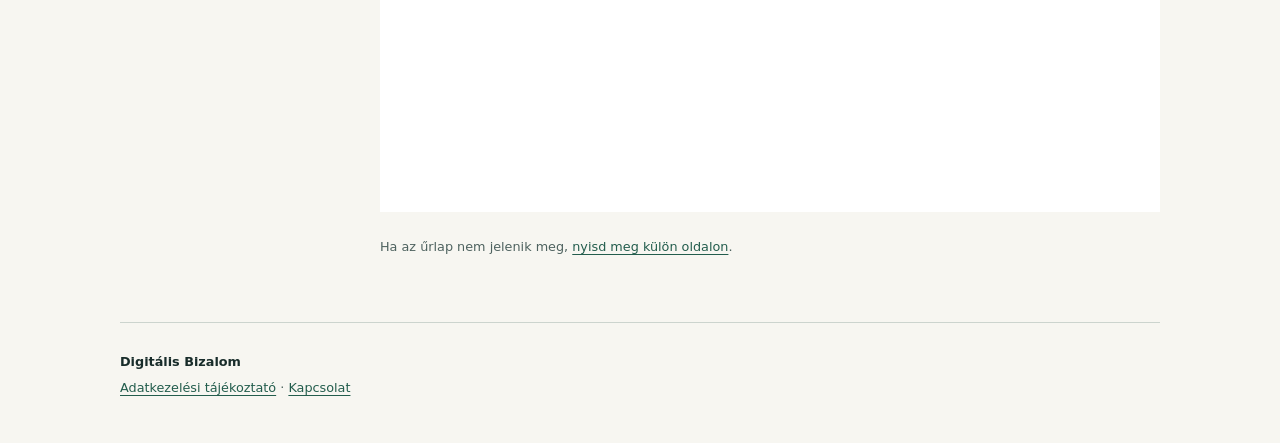
==== commit 2aa8fabb: "z aláírási űrlap láthatóvá tétele" ====
--- a/index.html
+++ b/index.html
@@ -7,10 +7,10 @@
   <meta name="description" content="A digitális bizalom 12 pontja: a Manifesztó végleges v1.0 szövege, szerzői, nyilvános aláírásai és hírlevél-feliratkozás.">
   <meta name="referrer" content="no-referrer">
   <meta http-equiv="Content-Security-Policy" content="default-src 'none'; script-src 'self' https://challenges.cloudflare.com; style-src 'self'; img-src 'self' https://challenges.cloudflare.com; connect-src 'self' https://digitalis-bizalom-signatures-api.mazsa-peter.workers.dev https://challenges.cloudflare.com; frame-src https://0edb92d4.sibforms.com https://challenges.cloudflare.com; base-uri 'none'; form-action 'none'; object-src 'none'; upgrade-insecure-requests">
-  <link rel="stylesheet" href="assets/style.css">
+  <link rel="stylesheet" href="assets/style.css?v=20261113-12">
   <link rel="icon" href="assets/icon.svg" type="image/svg+xml">
-  <script src="assets/site-config.js" defer></script>
-  <script src="assets/site.js" defer></script>
+  <script src="assets/site-config.js?v=20261113-12" defer></script>
+  <script src="assets/site.js?v=20261113-12" defer></script>
 </head>
 <body>
   <a class="skip" href="#tartalom">Ugrás a tartalomra</a>
@@ -31,8 +31,8 @@
       <div class="section-label">01 / A Manifesztó</div>
       <div>
         <h2 id="manifesto-cim">A végleges szöveg elérhető</h2>
-        <p>A Manifesztó v1.0 végleges, változtathatatlanként közzétett változata 2026. november 13-án jelent meg. Az aláírás ehhez a rögzített szöveghez kapcsolódik, nem a későbbi módosításokhoz.</p>
-        <p>A Manifesztó az <em>Élet és Irodalom</em> oldalán is megjelent: <a class="text-link" href="https://www.es.hu/cikk/2026-11-13/fresz-ferenc-mazsa-peter-nagymajtenyi-gabor/a-digitalis-bizalom-12-pontja.html">A digitális bizalom 12 pontja</a>.</p>
+        <p>A Manifesztó az <em>Élet és Irodalom</em> oldalán jelent meg: <a class="text-link" href="https://www.es.hu/cikk/2026-11-13/fresz-ferenc-mazsa-peter-nagymajtenyi-gabor/a-digitalis-bizalom-12-pontja.html"><strong>A digitális bizalom 12 pontja</strong></a>.</p>
+        <p>Az aláírás a Manifesztó GitHubon változtathatatlanként rögzített szövegéhez kapcsolódik.</p>
         <p><a class="text-link" href="https://github.com/digitalis-bizalom/manifesto/blob/350e31e44adb856132e9d96c203ecbd715120953/manifesto.md">A Manifesztó teljes szövege</a></p>
         <p class="small"><a href="https://github.com/digitalis-bizalom/manifesto/releases/tag/v1.0">Hivatalos v1.0 kiadás</a> · <a href="https://github.com/digitalis-bizalom/manifesto">Változatok és előzmények</a> · <a href="https://github.com/digitalis-bizalom/alapok">Alapok</a></p>
       </div>
@@ -66,7 +66,7 @@
       <div>
         <h2 id="alairas-cim">A Manifesztó aláírása</h2>
         <p>Aláírásoddal a Manifesztó v1.0 szövegéhez csatlakozol, kizárólag személyes minőségedben. A hírlevél-feliratkozás ettől független.</p>
-        <div id="signature-closed" class="notice" role="status">Az online aláírásfogadás előkészítés alatt áll. A nyilvántartás megnyitásáig itt nem lehet kérelmet beküldeni.</div>
+        <div id="signature-closed" class="notice" role="status">Az aláírási űrlap a nyilvántartás megnyitásával válik elérhetővé. A megnyitásig nem fogadunk kérelmeket.</div>
         <div id="signature-open" hidden>
           <form id="signature-form" class="signature-form" novalidate>
             <fieldset><legend class="form-legend">Aláíró adatai</legend>
@@ -120,7 +120,6 @@
         <p>Legfeljebb heti egy emailt küldünk. Bármikor leiratkozhatsz. A feliratkozást az emailben kapott hivatkozással kell megerősítened.</p>
         <iframe class="signup-frame" width="540" height="1000" src="https://0edb92d4.sibforms.com/v2/serve/[base64]" title="Feliratkozás a Digitális Bizalom hírleveleire" referrerpolicy="no-referrer" loading="lazy"></iframe>
         <p class="small">Ha az űrlap nem jelenik meg, <a href="https://0edb92d4.sibforms.com/v2/serve/[base64]" target="_blank" rel="noopener noreferrer">nyisd meg külön oldalon</a>.</p>
-        <p class="small"><a href="adatkezeles/">Adatkezelési tájékoztató</a></p>
       </div>
     </section>
   </main>
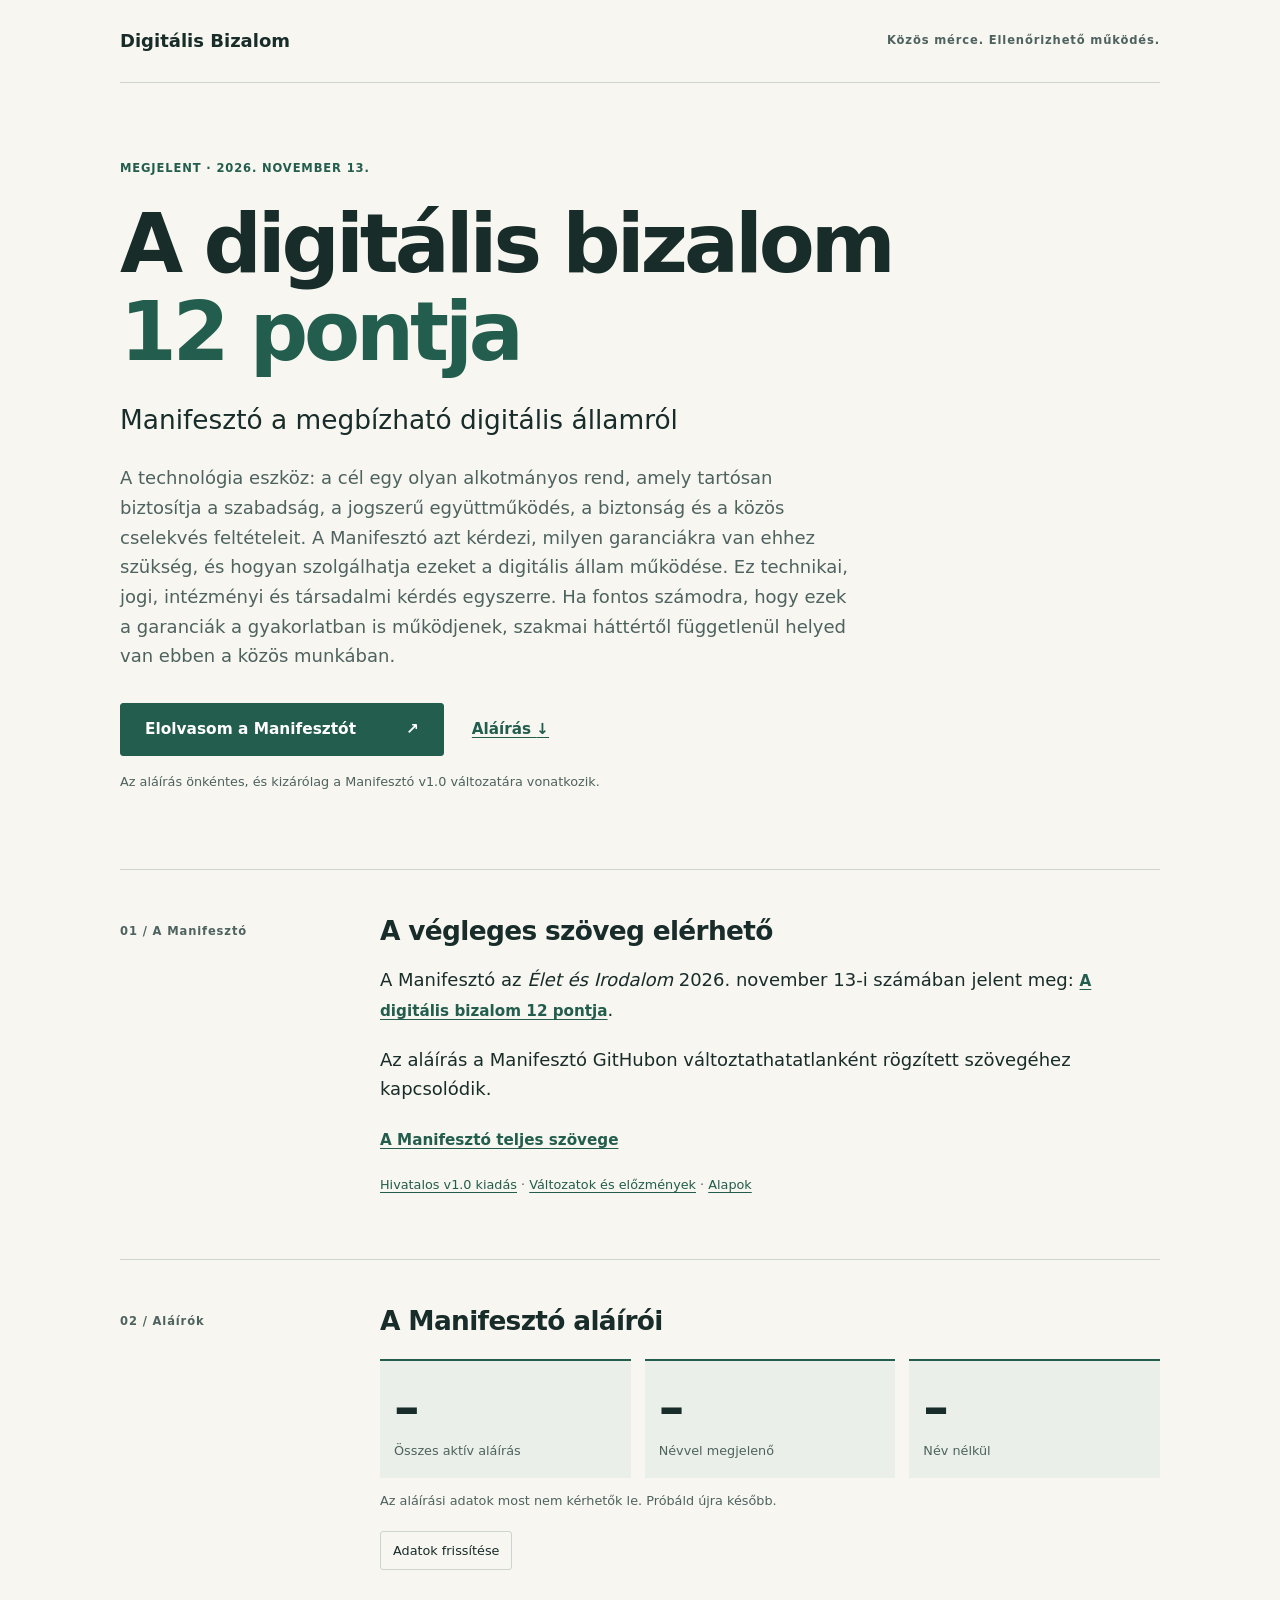
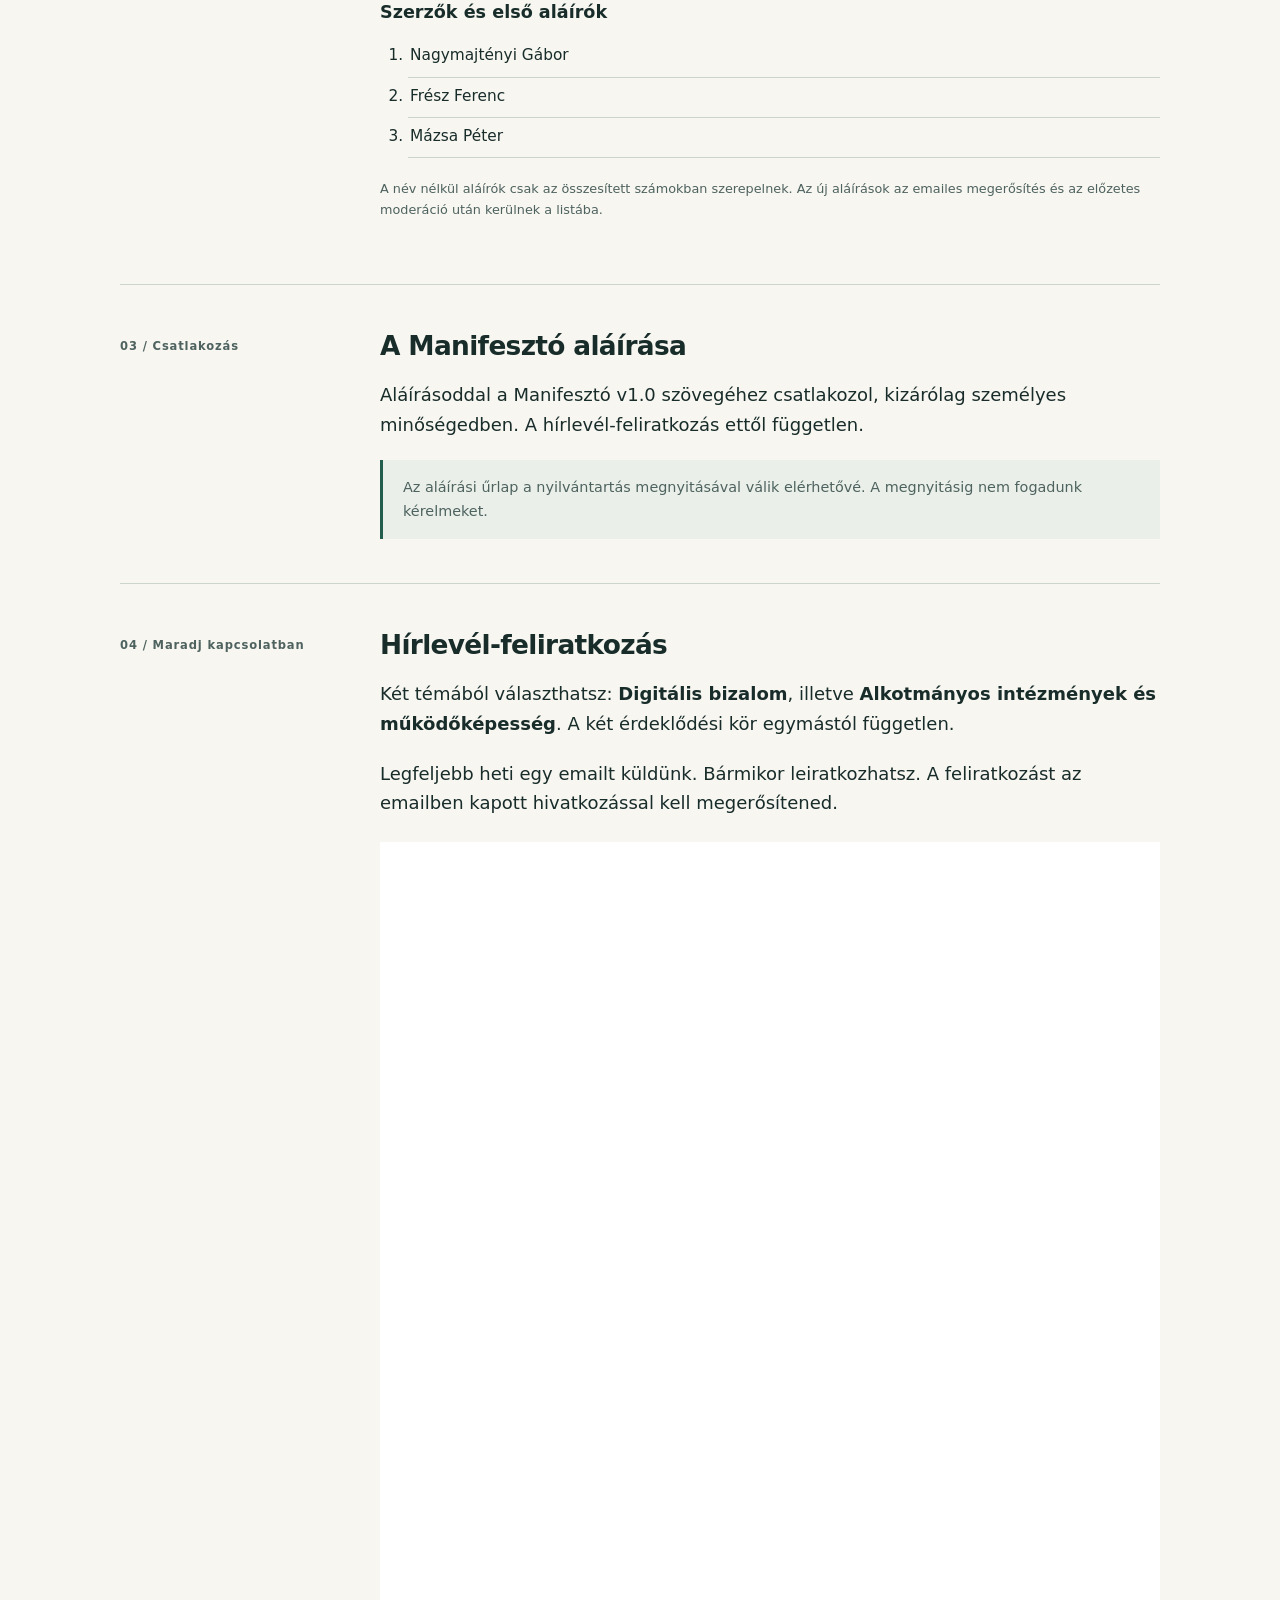
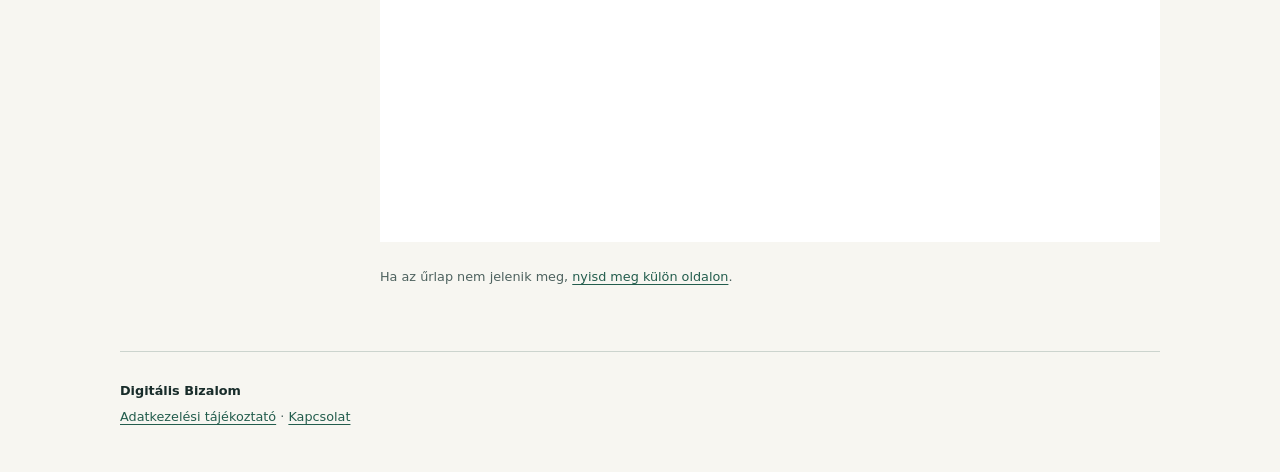
==== commit aa5ad905: "Update index.html" ====
--- a/index.html
+++ b/index.html
@@ -31,7 +31,7 @@
       <div class="section-label">01 / A Manifesztó</div>
       <div>
         <h2 id="manifesto-cim">A végleges szöveg elérhető</h2>
-        <p>A Manifesztó az <em>Élet és Irodalom</em> oldalán jelent meg: <a class="text-link" href="https://www.es.hu/cikk/2026-11-13/fresz-ferenc-mazsa-peter-nagymajtenyi-gabor/a-digitalis-bizalom-12-pontja.html"><strong>A digitális bizalom 12 pontja</strong></a>.</p>
+        <p>A Manifesztó az <em>Élet és Irodalom</em> 2026. november 13-i számában jelent meg: <a class="text-link" href="https://www.es.hu/cikk/2026-11-13/fresz-ferenc-mazsa-peter-nagymajtenyi-gabor/a-digitalis-bizalom-12-pontja.html"><strong>A digitális bizalom 12 pontja</strong></a>.</p>
         <p>Az aláírás a Manifesztó GitHubon változtathatatlanként rögzített szövegéhez kapcsolódik.</p>
         <p><a class="text-link" href="https://github.com/digitalis-bizalom/manifesto/blob/350e31e44adb856132e9d96c203ecbd715120953/manifesto.md">A Manifesztó teljes szövege</a></p>
         <p class="small"><a href="https://github.com/digitalis-bizalom/manifesto/releases/tag/v1.0">Hivatalos v1.0 kiadás</a> · <a href="https://github.com/digitalis-bizalom/manifesto">Változatok és előzmények</a> · <a href="https://github.com/digitalis-bizalom/alapok">Alapok</a></p>
